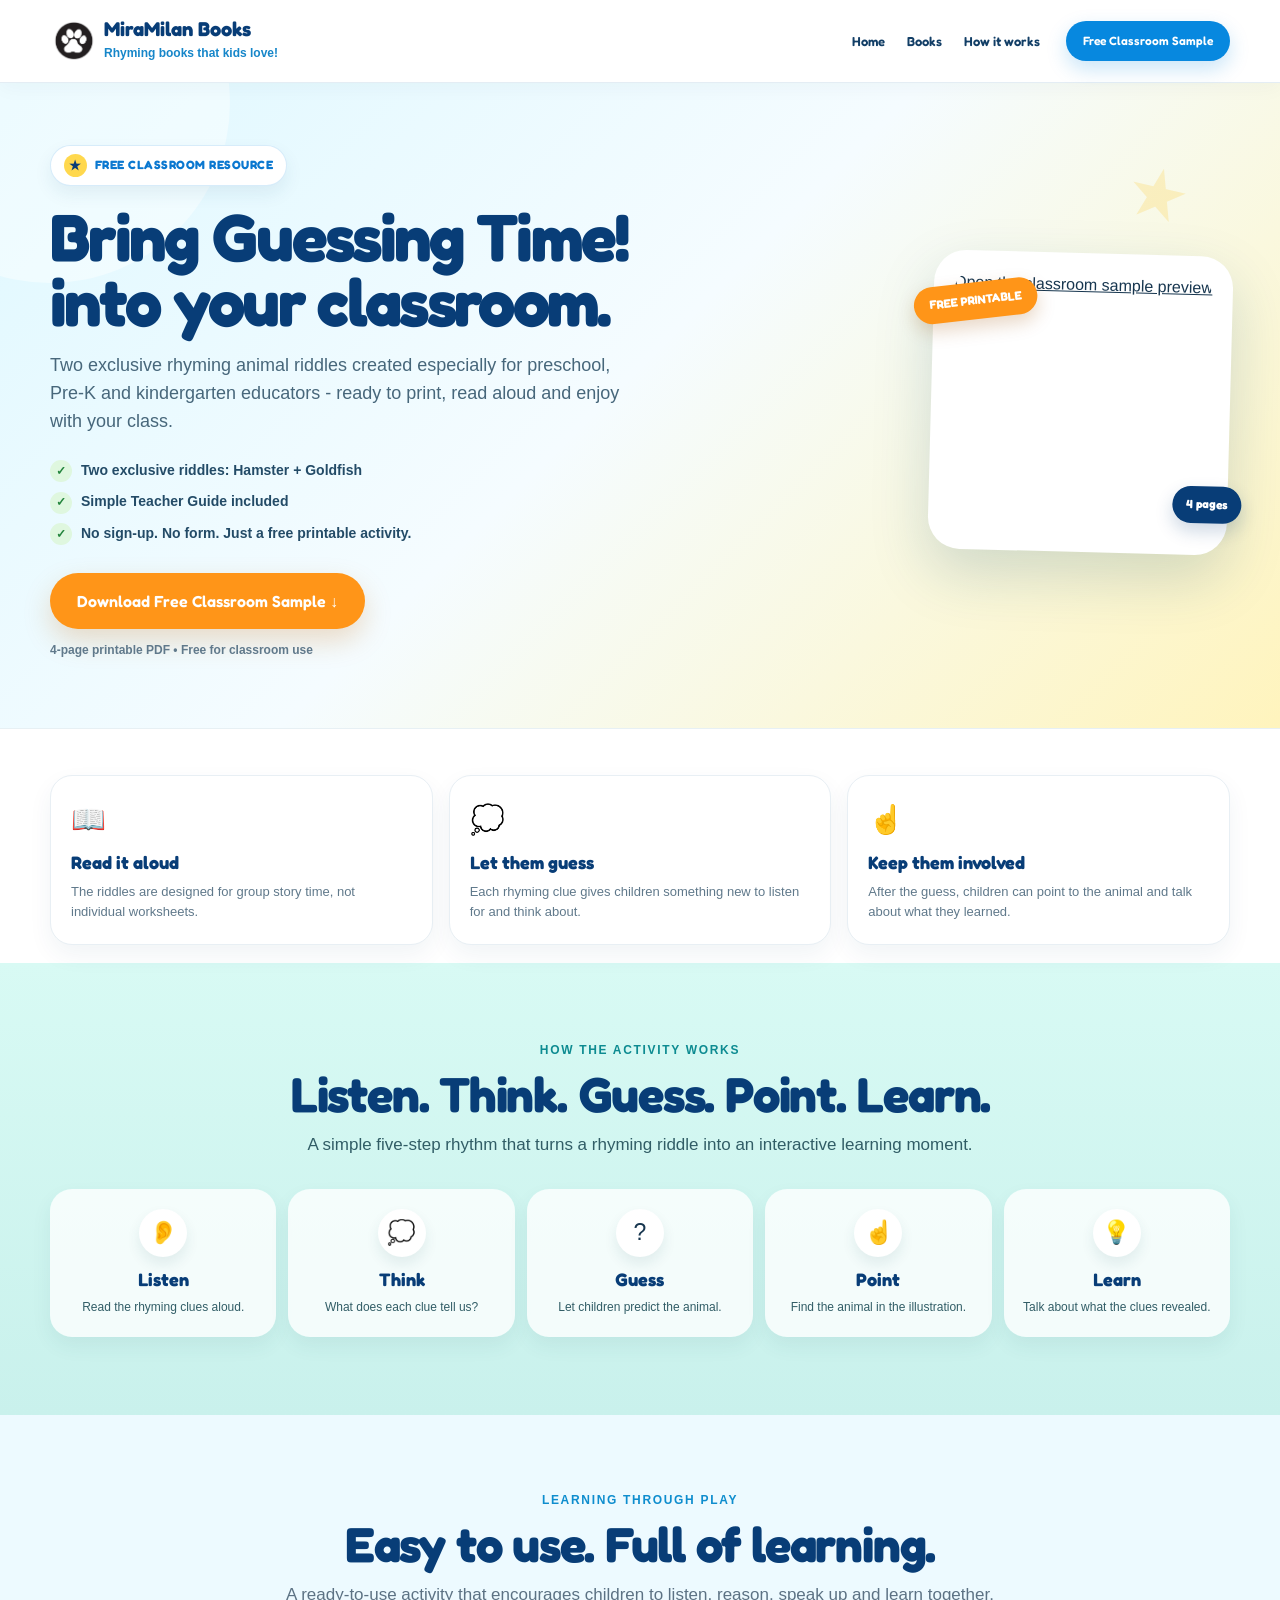
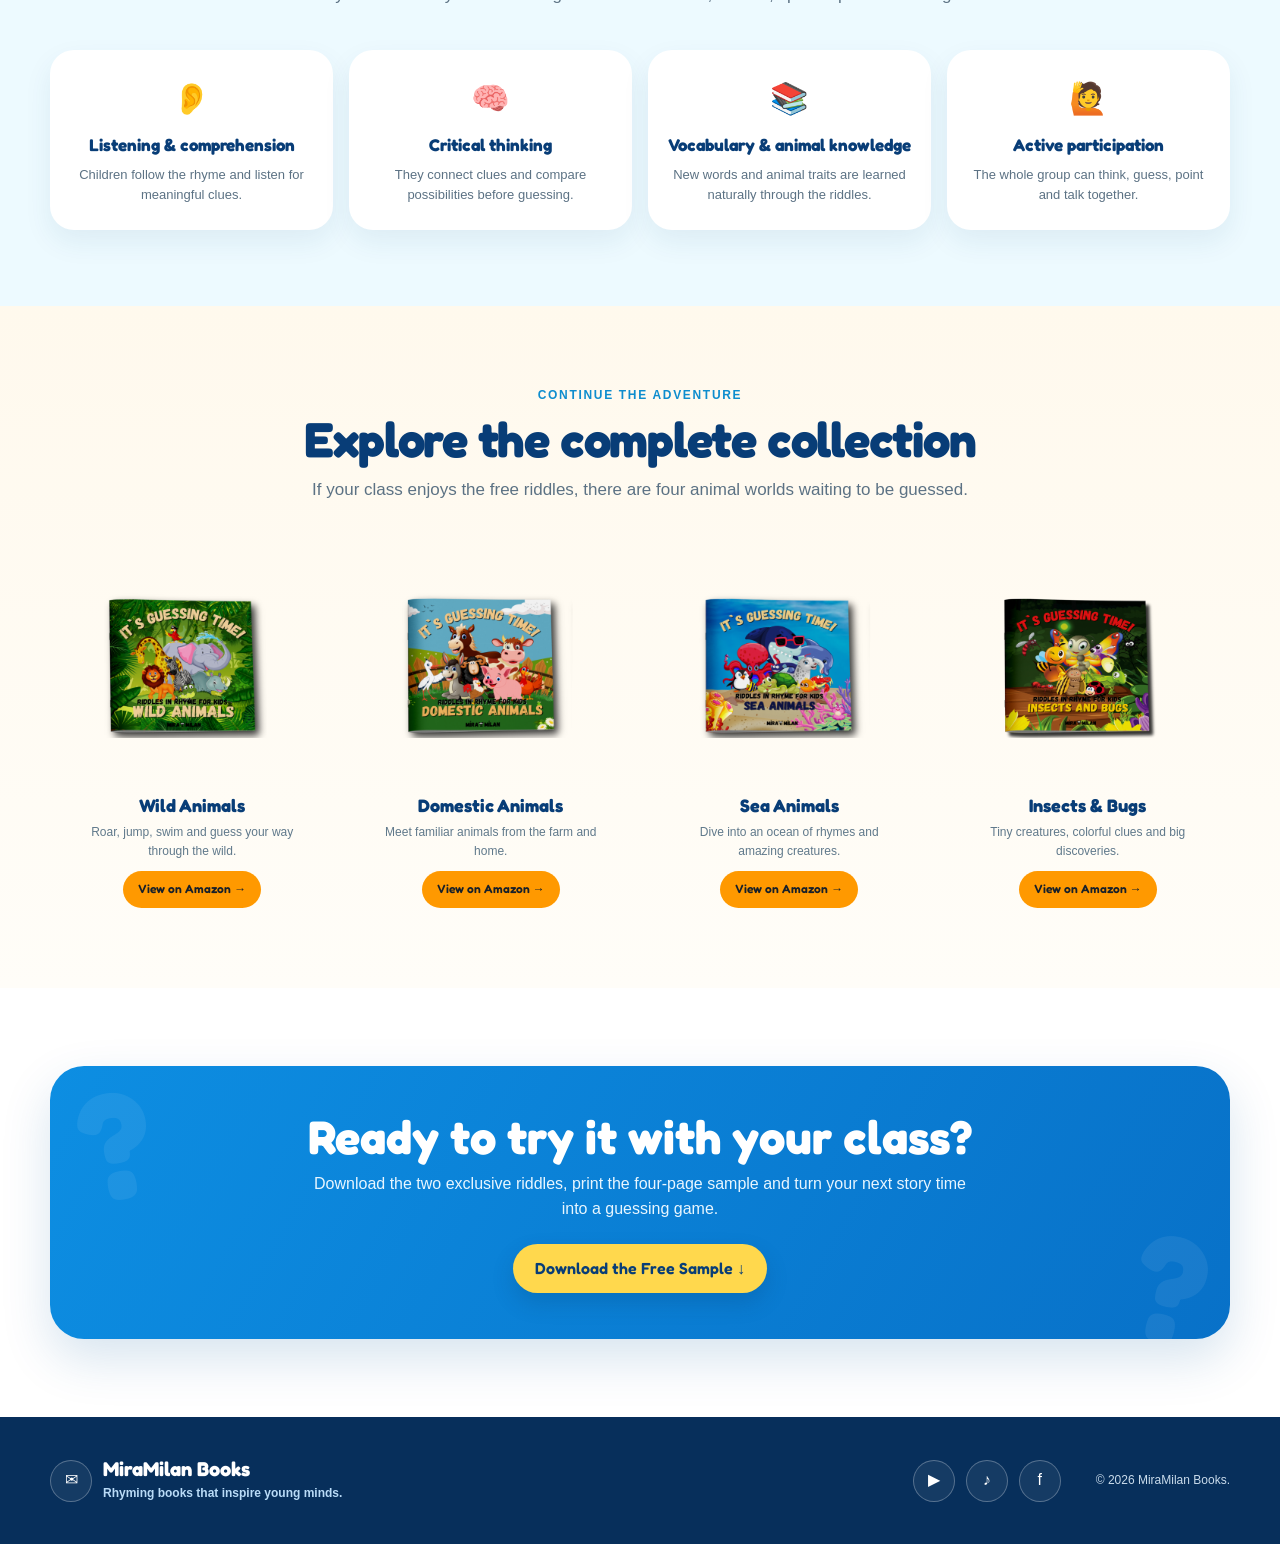
==== classroom-a/index.html @ ad231589 "Add classroom A landing page" ====
<!doctype html>
<html lang="en">
<head>
  <meta charset="utf-8">
  <meta name="viewport" content="width=device-width, initial-scale=1">
  <title>Free Classroom Sample | It’s Guessing Time!</title>
  <meta name="description" content="Download a free printable classroom sample from It’s Guessing Time! with two exclusive rhyming animal riddles and a simple teacher guide.">
  <meta name="theme-color" content="#0788df">
  <meta property="og:title" content="Free Classroom Sample | It’s Guessing Time!">
  <meta property="og:description" content="Two exclusive rhyming animal riddles for Preschool, Pre-K and Kindergarten - free to download and use with your class.">
  <link rel="preconnect" href="https://fonts.googleapis.com">
  <link rel="preconnect" href="https://fonts.gstatic.com" crossorigin>
  <link href="https://fonts.googleapis.com/css2?family=Fredoka:wght@500;600;700&display=swap" rel="stylesheet">
  <link rel="stylesheet" href="/styles.css">
  <style>
    body{background:#fffdf9}
    .site-header .brand{gap:6px}
    .header-logo-link{display:block;flex:0 0 48px;line-height:0;border-radius:50%}
    .header-logo{display:block;width:48px;height:48px;object-fit:contain}
    .brand-home{display:block;color:inherit;text-decoration:none}
    .classroom-nav{display:flex;gap:22px;align-items:center}
    .classroom-nav a{text-decoration:none;font-family:"Fredoka","Trebuchet MS",Arial,sans-serif;font-size:13px;font-weight:600;color:#123e66}
    .classroom-nav a:hover{color:#0788df}

    .classroom-hero{position:relative;overflow:hidden;background:linear-gradient(135deg,#dff8ff 0%,#f5fcff 48%,#fff4bd 100%);padding:62px 0 68px;border-bottom:1px solid #e7f0f4}
    .classroom-hero:before{content:"";position:absolute;width:360px;height:360px;border-radius:50%;background:rgba(255,255,255,.42);left:-130px;top:-160px}
    .classroom-hero:after{content:"★";position:absolute;right:7%;top:9%;font-size:70px;color:rgba(255,190,0,.18);transform:rotate(13deg)}
    .classroom-hero-grid{position:relative;z-index:1;display:grid;grid-template-columns:1.05fr .95fr;gap:58px;align-items:center}
    .resource-badge{display:inline-flex;align-items:center;gap:8px;background:#fff;color:#0b78d0;border:1px solid rgba(7,136,223,.16);box-shadow:0 8px 18px rgba(20,75,110,.08);padding:8px 13px;border-radius:999px;font-family:"Fredoka","Trebuchet MS",Arial,sans-serif;font-size:12px;font-weight:700;letter-spacing:.04em}
    .resource-badge span{display:inline-grid;place-items:center;width:23px;height:23px;border-radius:50%;background:#ffd84d;color:#083d77;font-size:13px}
    .classroom-hero h1{font-family:"Fredoka","Trebuchet MS",Arial,sans-serif;font-size:clamp(43px,5.2vw,68px);line-height:.98;letter-spacing:-.04em;color:#083d77;margin:18px 0 18px}
    .classroom-hero .lead-copy{font-size:18px;line-height:1.55;color:#47677b;max-width:650px;margin:0 0 24px}
    .hero-points{display:grid;gap:9px;margin:0 0 28px;padding:0;list-style:none}
    .hero-points li{font-weight:800;color:#234b67;font-size:14px}
    .hero-points li:before{content:"✓";display:inline-grid;place-items:center;width:22px;height:22px;border-radius:50%;background:#dff7df;color:#23843c;margin-right:9px;font-size:12px}
    .download-main{background:#ff9518;color:#fff;font-size:16px;min-height:56px;padding:15px 27px;box-shadow:0 12px 28px rgba(202,105,0,.22)}
    .download-main:hover{background:#ef8510}
    .friction-note{display:block;margin-top:12px;color:#60798b;font-size:12px;font-weight:700}

    .sample-preview{position:relative;max-width:520px;margin-left:auto}
    .sample-card{position:relative;background:#fff;border-radius:32px;padding:18px;box-shadow:0 24px 58px rgba(19,76,109,.18);transform:rotate(1.5deg);border:2px solid rgba(255,255,255,.92)}
    .sample-card object{display:block;width:100%;aspect-ratio:1/1;border:0;border-radius:22px;background:#fff}
    .sample-card:before{content:"FREE PRINTABLE";position:absolute;z-index:2;left:-22px;top:30px;background:#ff9518;color:#fff;padding:9px 16px;border-radius:999px;font-family:"Fredoka","Trebuchet MS",Arial,sans-serif;font-size:12px;font-weight:700;box-shadow:0 8px 18px rgba(153,78,0,.22);transform:rotate(-8deg)}
    .sample-card:after{content:"4 pages";position:absolute;right:-16px;bottom:30px;background:#083d77;color:#fff;padding:9px 14px;border-radius:999px;font-family:"Fredoka","Trebuchet MS",Arial,sans-serif;font-size:12px;font-weight:700;box-shadow:0 8px 18px rgba(8,61,119,.2)}

    .quick-value{padding:46px 0 18px;background:#fff}
    .value-strip{display:grid;grid-template-columns:repeat(3,1fr);gap:16px}
    .value-strip article{background:#fff;border:1px solid #e8eff4;border-radius:22px;padding:22px 20px;box-shadow:0 10px 25px rgba(25,72,104,.06)}
    .value-strip b{display:block;font-family:"Fredoka","Trebuchet MS",Arial,sans-serif;color:#083d77;font-size:18px;margin-bottom:5px}
    .value-strip p{margin:0;color:#60798b;font-size:13px}
    .value-icon{font-size:28px;margin-bottom:8px;display:block}

    .classroom-how{padding:78px 0;background:linear-gradient(180deg,#d8faf4,#c9f1ec)}
    .classroom-how .section-head{margin-bottom:30px}
    .classroom-how .section-head p{color:#0d8b91}
    .classroom-how .section-head span{color:#315d66}
    .classroom-steps{display:grid;grid-template-columns:repeat(5,1fr);gap:12px}
    .classroom-steps article{background:rgba(255,255,255,.78);border-radius:22px;padding:20px 14px;text-align:center;box-shadow:0 9px 20px rgba(27,92,97,.07)}
    .classroom-steps i{display:grid;place-items:center;width:48px;height:48px;border-radius:50%;margin:0 auto 9px;background:#fff;font-style:normal;font-size:23px;box-shadow:0 7px 14px rgba(25,80,90,.09)}
    .classroom-steps b{display:block;font-family:"Fredoka","Trebuchet MS",Arial,sans-serif;color:#083d77;font-size:18px}
    .classroom-steps p{font-size:12px;color:#315d66;margin:5px 0 0}

    .teacher-benefits{padding:76px 0;background:#edfaff}
    .benefit-grid{display:grid;grid-template-columns:repeat(4,1fr);gap:16px}
    .benefit-grid article{background:#fff;border-radius:24px;padding:25px 20px;text-align:center;box-shadow:0 12px 28px rgba(21,77,112,.08)}
    .benefit-grid span{font-size:31px}
    .benefit-grid h3{font-family:"Fredoka","Trebuchet MS",Arial,sans-serif;font-size:17px;color:#083d77;margin:9px 0 6px}
    .benefit-grid p{font-size:13px;color:#5c7284;margin:0}

    .collection{padding:80px 0;background:linear-gradient(180deg,#fff9ed,#fffdf8)}
    .classroom-books{display:grid;grid-template-columns:repeat(4,1fr);gap:14px;align-items:start;margin-top:8px}
    .classroom-book{text-align:center}
    .classroom-book img{display:block;width:100%;max-width:285px;height:240px;object-fit:contain;margin:0 auto;transition:.2s}
    .classroom-book a:hover img{transform:translateY(-5px)}
    .classroom-book h3{font-family:"Fredoka","Trebuchet MS",Arial,sans-serif;color:#083d77;font-size:18px;margin:7px 0 3px}
    .classroom-book p{color:#60798b;font-size:12px;min-height:38px;margin:0 auto 10px;max-width:220px}
    .amazon-link{display:inline-flex;background:#ff9900;color:#17202a;text-decoration:none;border-radius:999px;padding:9px 15px;font-family:"Fredoka","Trebuchet MS",Arial,sans-serif;font-size:12px;font-weight:600}

    .final-download{padding:78px 0;background:#fff}
    .final-box{background:linear-gradient(120deg,#0d8ee2,#0871c8);border-radius:34px;padding:46px 42px;text-align:center;color:#fff;box-shadow:0 20px 50px rgba(5,88,157,.16);position:relative;overflow:hidden}
    .final-box:before,.final-box:after{content:"?";position:absolute;font-family:"Fredoka","Trebuchet MS",Arial,sans-serif;font-size:150px;font-weight:700;color:rgba(255,255,255,.07)}
    .final-box:before{left:30px;top:-38px;transform:rotate(-10deg)}
    .final-box:after{right:25px;bottom:-65px;transform:rotate(13deg)}
    .final-box h2{position:relative;z-index:1;font-family:"Fredoka","Trebuchet MS",Arial,sans-serif;font-size:clamp(32px,4vw,47px);line-height:1.05;margin:0 0 11px}
    .final-box p{position:relative;z-index:1;margin:0 auto 22px;max-width:680px;color:#e8f6ff}
    .final-box .button{position:relative;z-index:1;background:#ffd84d;color:#083d77;box-shadow:0 10px 22px rgba(1,50,90,.18)}

    .variant-note{display:none}
    @media(max-width:900px){
      .classroom-nav{display:none}
      .classroom-hero-grid{grid-template-columns:1fr;gap:38px}
      .sample-preview{margin:0 auto;max-width:460px}
      .value-strip{grid-template-columns:1fr}
      .classroom-steps{grid-template-columns:repeat(2,1fr)}
      .classroom-steps article:last-child{grid-column:1 / -1}
      .benefit-grid{grid-template-columns:repeat(2,1fr)}
      .classroom-books{grid-template-columns:repeat(2,1fr)}
    }
    @media(max-width:620px){
      .nav-cta{display:none}
      .header-logo-link{flex-basis:42px}.header-logo{width:42px;height:42px}
      .classroom-hero{padding:42px 0 50px}
      .classroom-hero h1{font-size:42px}
      .classroom-hero .lead-copy{font-size:16px}
      .sample-card{padding:12px;border-radius:24px;transform:none}
      .sample-card object{border-radius:16px}
      .sample-card:before{left:-7px;top:18px;font-size:10px;padding:7px 11px}
      .sample-card:after{right:-4px;bottom:18px}
      .classroom-steps{grid-template-columns:1fr}
      .classroom-steps article:last-child{grid-column:auto}
      .benefit-grid{grid-template-columns:1fr}
      .classroom-books{grid-template-columns:1fr 1fr;gap:8px}
      .classroom-book img{height:180px}
      .classroom-book p{display:none}
      .final-box{padding:38px 22px}
      .footer-grid{grid-template-columns:1fr;text-align:center}
    }
  </style>
</head>
<body data-campaign-variant="A">
<a class="skip-link" href="#main">Skip to content</a>
<header class="site-header">
  <div class="wrap nav-wrap">
    <div class="brand">
      <a class="header-logo-link" href="/" aria-label="MiraMilan Books home"><img class="header-logo" src="/miramilan-logo.png.png" alt="MiraMilan Books logo"></a>
      <a class="brand-home" href="/" aria-label="MiraMilan Books home"><span><strong>MiraMilan Books</strong><small>Rhyming books that kids love!</small></span></a>
    </div>
    <nav class="classroom-nav" aria-label="Primary navigation"><a href="/">Home</a><a href="/#books">Books</a><a href="/classroom-a/#how">How it works</a></nav>
    <a class="nav-cta" href="#download">Free Classroom Sample</a>
  </div>
</header>

<main id="main">
  <section class="classroom-hero" id="download">
    <div class="wrap classroom-hero-grid">
      <div>
        <div class="resource-badge"><span>★</span> FREE CLASSROOM RESOURCE</div>
        <h1>Bring Guessing Time! into your classroom.</h1>
        <p class="lead-copy">Two exclusive rhyming animal riddles created especially for preschool, Pre-K and kindergarten educators - ready to print, read aloud and enjoy with your class.</p>
        <ul class="hero-points">
          <li>Two exclusive riddles: Hamster + Goldfish</li>
          <li>Simple Teacher Guide included</li>
          <li>No sign-up. No form. Just a free printable activity.</li>
        </ul>
        <a class="button download-main" href="/free-classroom-sample.pdf.pdf" download="Its_Guessing_Time_Free_Classroom_Sample.pdf" data-download-variant="A">Download Free Classroom Sample ↓</a>
        <span class="friction-note">4-page printable PDF • Free for classroom use</span>
      </div>
      <div class="sample-preview" aria-label="Preview of the free classroom sample">
        <div class="sample-card"><object data="/free-classroom-sample.pdf.pdf#page=1&view=FitH&toolbar=0&navpanes=0" type="application/pdf" aria-label="Preview of the It's Guessing Time! Free Classroom Sample"><a href="/free-classroom-sample.pdf.pdf" target="_blank" rel="noopener">Open the classroom sample preview</a></object></div>
      </div>
    </div>
  </section>

  <section class="quick-value">
    <div class="wrap value-strip">
      <article><span class="value-icon">📖</span><b>Read it aloud</b><p>The riddles are designed for group story time, not individual worksheets.</p></article>
      <article><span class="value-icon">💭</span><b>Let them guess</b><p>Each rhyming clue gives children something new to listen for and think about.</p></article>
      <article><span class="value-icon">☝️</span><b>Keep them involved</b><p>After the guess, children can point to the animal and talk about what they learned.</p></article>
    </div>
  </section>

  <section class="classroom-how" id="how">
    <div class="wrap">
      <div class="section-head"><p>HOW THE ACTIVITY WORKS</p><h2>Listen. Think. Guess. Point. Learn.</h2><span>A simple five-step rhythm that turns a rhyming riddle into an interactive learning moment.</span></div>
      <div class="classroom-steps">
        <article><i>👂</i><b>Listen</b><p>Read the rhyming clues aloud.</p></article>
        <article><i>💭</i><b>Think</b><p>What does each clue tell us?</p></article>
        <article><i>?</i><b>Guess</b><p>Let children predict the animal.</p></article>
        <article><i>☝️</i><b>Point</b><p>Find the animal in the illustration.</p></article>
        <article><i>💡</i><b>Learn</b><p>Talk about what the clues revealed.</p></article>
      </div>
    </div>
  </section>

  <section class="teacher-benefits">
    <div class="wrap">
      <div class="section-head"><p>LEARNING THROUGH PLAY</p><h2>Easy to use. Full of learning.</h2><span>A ready-to-use activity that encourages children to listen, reason, speak up and learn together.</span></div>
      <div class="benefit-grid">
        <article><span>👂</span><h3>Listening & comprehension</h3><p>Children follow the rhyme and listen for meaningful clues.</p></article>
        <article><span>🧠</span><h3>Critical thinking</h3><p>They connect clues and compare possibilities before guessing.</p></article>
        <article><span>📚</span><h3>Vocabulary & animal knowledge</h3><p>New words and animal traits are learned naturally through the riddles.</p></article>
        <article><span>🙋</span><h3>Active participation</h3><p>The whole group can think, guess, point and talk together.</p></article>
      </div>
    </div>
  </section>

  <section class="collection" id="books">
    <div class="wrap">
      <div class="section-head"><p>CONTINUE THE ADVENTURE</p><h2>Explore the complete collection</h2><span>If your class enjoys the free riddles, there are four animal worlds waiting to be guessed.</span></div>
      <div class="classroom-books">
        <article class="classroom-book"><a href="https://www.amazon.com/gp/product/8690525009" target="_blank" rel="noopener noreferrer"><img src="/cover-wild-animals.png.png" alt="It's Guessing Time! Wild Animals book"></a><h3>Wild Animals</h3><p>Roar, jump, swim and guess your way through the wild.</p><a class="amazon-link" href="https://www.amazon.com/gp/product/8690525009" target="_blank" rel="noopener noreferrer">View on Amazon →</a></article>
        <article class="classroom-book"><a href="https://www.amazon.com/gp/product/8690525017" target="_blank" rel="noopener noreferrer"><img src="/cover-domestic-animals.png.png" alt="It's Guessing Time! Domestic Animals book"></a><h3>Domestic Animals</h3><p>Meet familiar animals from the farm and home.</p><a class="amazon-link" href="https://www.amazon.com/gp/product/8690525017" target="_blank" rel="noopener noreferrer">View on Amazon →</a></article>
        <article class="classroom-book"><a href="https://www.amazon.com/gp/product/B0CGL25866" target="_blank" rel="noopener noreferrer"><img src="/cover-sea-animals.png.png" alt="It's Guessing Time! Sea Animals book"></a><h3>Sea Animals</h3><p>Dive into an ocean of rhymes and amazing creatures.</p><a class="amazon-link" href="https://www.amazon.com/gp/product/B0CGL25866" target="_blank" rel="noopener noreferrer">View on Amazon →</a></article>
        <article class="classroom-book"><a href="https://www.amazon.com/gp/product/8690525033" target="_blank" rel="noopener noreferrer"><img src="/cover-insects-and-bugs.png.png" alt="It's Guessing Time! Insects and Bugs book"></a><h3>Insects & Bugs</h3><p>Tiny creatures, colorful clues and big discoveries.</p><a class="amazon-link" href="https://www.amazon.com/gp/product/8690525033" target="_blank" rel="noopener noreferrer">View on Amazon →</a></article>
      </div>
    </div>
  </section>

  <section class="final-download">
    <div class="wrap">
      <div class="final-box">
        <h2>Ready to try it with your class?</h2>
        <p>Download the two exclusive riddles, print the four-page sample and turn your next story time into a guessing game.</p>
        <a class="button" href="/free-classroom-sample.pdf.pdf" download="Its_Guessing_Time_Free_Classroom_Sample.pdf" data-download-variant="A">Download the Free Sample ↓</a>
      </div>
    </div>
  </section>
</main>

<footer>
  <div class="wrap footer-grid">
    <div class="brand footer-brand"><a class="social-icon footer-mail-icon" href="mailto:miramilanbooks@gmail.com" aria-label="Email MiraMilan Books" title="Email MiraMilan Books">✉</a><span><strong>MiraMilan Books</strong><small>Rhyming books that inspire young minds.</small></span></div>
    <div class="social-links" aria-label="MiraMilan Books social media"><a class="social-icon" href="https://www.youtube.com/@MiraMilanKidsSongs/shorts" target="_blank" rel="noopener noreferrer" aria-label="YouTube">▶</a><a class="social-icon" href="https://www.tiktok.com/@miramilan_kids_songs" target="_blank" rel="noopener noreferrer" aria-label="TikTok">♪</a><a class="social-icon" href="https://www.facebook.com/people/Mira-Milan-Books/61555960477186/" target="_blank" rel="noopener noreferrer" aria-label="Facebook">f</a></div>
    <p>© <span id="year"></span> MiraMilan Books.</p>
  </div>
</footer>
<script>document.querySelector('#year').textContent=new Date().getFullYear();</script>
<!-- Campaign variant A. Duplicate this page byte-for-byte for variant B except URL/variant markers after approval. -->
</body>
</html>
---- styles.css ----
:root{
  --navy:#083d77;
  --blue:#0788df;
  --blue2:#19b6ef;
  --orange:#ff9518;
  --cream:#fffaf0;
  --sky:#eaf8ff;
  --ink:#17364f;
  --muted:#5c7284;
  --yellow:#ffd84d;
  --mint:#c8f3e9;
  --shadow:0 18px 45px rgba(18,55,88,.14)
}
*{box-sizing:border-box}
html{scroll-behavior:smooth;scroll-padding-top:82px}
body{margin:0;font-family:"Trebuchet MS","Segoe UI",Arial,sans-serif;color:var(--ink);line-height:1.55;background:#fff}
a{color:inherit}
.wrap{width:min(1180px,calc(100% - 38px));margin:auto}
.skip-link{position:absolute;left:-9999px}
.skip-link:focus{left:16px;top:16px;z-index:100;background:#fff;padding:10px 14px;border-radius:8px}
.site-header{position:sticky;top:0;z-index:30;background:rgba(255,255,255,.97);backdrop-filter:blur(12px);border-bottom:1px solid #e4edf4;box-shadow:0 4px 20px rgba(20,55,85,.04)}
.nav-wrap{min-height:82px;display:flex;align-items:center;gap:26px}
.brand{display:flex;align-items:center;gap:11px;text-decoration:none;margin-right:auto}
.brand-mark{width:42px;height:42px;display:grid;place-items:center;border-radius:50%;background:var(--yellow);color:var(--navy);font-family:"Fredoka","Trebuchet MS",Arial,sans-serif;font-size:25px;font-weight:700;box-shadow:0 6px 14px rgba(255,189,0,.22)}
.brand strong{display:block;color:var(--navy);font-family:"Fredoka","Trebuchet MS",Arial,sans-serif;font-size:20px;line-height:1;font-weight:700}
.brand small{display:block;color:#1686c9;font-weight:800;margin-top:5px;font-size:12px}
nav{display:flex;gap:23px}
nav a{text-decoration:none;font-family:"Fredoka","Trebuchet MS",Arial,sans-serif;font-size:13px;font-weight:600;color:#123e66;transition:.2s}
nav a:hover{color:var(--blue)}
.nav-cta{background:var(--blue);color:#fff;text-decoration:none;font-family:"Fredoka","Trebuchet MS",Arial,sans-serif;font-weight:600;padding:11px 17px;border-radius:999px;font-size:12px;box-shadow:0 8px 20px rgba(7,136,223,.22);transition:.2s}
.nav-cta:hover{transform:translateY(-1px);background:#0679c9}
.hero{position:relative;min-height:670px;background-color:#118fdd;background-image:url("hero-welcome.png.png");background-size:auto 100%;background-position:right center;background-repeat:no-repeat;overflow:hidden}
.hero-overlay{position:absolute;inset:0;background:linear-gradient(90deg,rgba(4,77,151,.94) 0%,rgba(5,102,187,.82) 27%,rgba(0,114,213,.30) 51%,rgba(0,80,150,.05) 68%,rgba(0,0,0,0) 79%)}
.hero-content{position:relative;z-index:2;min-height:670px;display:flex;align-items:center}
.hero-copy{width:min(570px,50%);padding:42px 0}
.kicker,.eyebrow,.section-head p{font-size:12px;letter-spacing:.14em;font-weight:900;color:#0e8dce;margin:0 0 9px}
.hero .kicker{color:#cfefff}
.hero h1,.hero h2,.section-head h2,.how h2,.sample h2,.book-card h3,.learning-grid h3,.step-list b,.perfect strong{
  font-family:"Fredoka","Trebuchet MS",Arial,sans-serif
}
.hero h1{font-size:clamp(52px,5.5vw,78px);line-height:.94;margin:0;color:#fff;letter-spacing:-.045em;text-shadow:0 3px 14px rgba(0,39,87,.18)}
.hero h2{font-size:clamp(30px,3vw,44px);color:#ffd64c;margin:16px 0 20px;line-height:1.02;text-shadow:0 2px 8px rgba(0,39,87,.16)}
.hero-text{font-size:18px;max-width:540px;color:#f4fbff;margin:0}
.hero-actions{display:flex;gap:12px;flex-wrap:wrap;margin:28px 0 22px}
.button{display:inline-flex;align-items:center;justify-content:center;min-height:49px;padding:12px 22px;border-radius:999px;text-decoration:none;font-family:"Fredoka","Trebuchet MS",Arial,sans-serif;font-weight:600;transition:.2s}
.button:hover{transform:translateY(-2px)}
.primary{background:#087fe6;color:#fff;box-shadow:0 10px 25px rgba(0,64,135,.24)}
.hero .primary{background:#ff9518;color:#fff}
.glass{background:rgba(255,255,255,.16);color:#fff;border:2px solid rgba(255,255,255,.72);backdrop-filter:blur(6px)}
.section{padding:88px 0}
.section-head{text-align:center;max-width:780px;margin:0 auto 42px}
.section-head h2,.how h2,.sample h2{font-size:clamp(34px,4vw,49px);font-weight:700;line-height:1.05;color:var(--navy);margin:5px 0 12px;letter-spacing:-.025em}
.section-head span,.lead{color:var(--muted);font-size:17px}

/* Books */
.books{background:linear-gradient(180deg,#fff9ed 0%,#fffdf8 55%,#fff 100%)}
.book-grid{display:grid;grid-template-columns:repeat(4,1fr);gap:18px;align-items:start}
.book-card{text-align:center;display:flex;flex-direction:column;align-items:center;min-width:0}
.cover-link{display:flex;width:100%;max-width:315px;height:435px;align-items:center;justify-content:center;text-decoration:none;background:transparent}
.book-cover-image{display:block;max-width:100%;max-height:100%;width:auto;height:auto;object-fit:contain;background:transparent;border:0;border-radius:0;box-shadow:none;transition:transform .25s ease}
.cover-link:hover .book-cover-image{transform:translateY(-7px) scale(1.015)}
.book-card h3{margin:16px 0 5px;color:var(--navy);font-size:21px;font-weight:700}
.book-card p{margin:0;max-width:250px;color:var(--muted);font-size:13px;min-height:42px}
.book-buy{display:inline-flex;margin-top:15px;padding:9px 17px;border-radius:999px;background:#ff9900;color:#17202a;text-decoration:none;font-family:"Fredoka","Trebuchet MS",Arial,sans-serif;font-size:13px;font-weight:600;box-shadow:0 7px 16px rgba(105,70,15,.13);transition:.2s}
.book-buy:hover{transform:translateY(-2px);box-shadow:0 10px 22px rgba(105,70,15,.2)}

/* How it works */
.how{background:linear-gradient(180deg,#d8faf4 0%,#c9f1ec 100%);position:relative;overflow:hidden}
.how:before,.how:after{content:"";position:absolute;border-radius:50%;background:rgba(255,255,255,.28);pointer-events:none}
.how:before{width:280px;height:280px;left:-100px;top:-90px}
.how:after{width:360px;height:360px;right:-150px;bottom:-170px}
.how-playful{position:relative;z-index:1;display:grid;grid-template-columns:.88fr 1.12fr;gap:54px;align-items:center}
.how-intro h2{max-width:470px;margin-bottom:14px}
.how-intro .lead{max-width:470px;color:#315d66}
.how-scene{margin-top:26px;position:relative;min-height:220px;background:linear-gradient(145deg,#fff7d8,#fffef7);border:3px solid #3aaec4;border-radius:26px;padding:28px 24px 24px 126px;box-shadow:0 16px 35px rgba(25,105,117,.13);overflow:hidden}
.book-emoji{position:absolute;left:22px;bottom:28px;font-size:80px;filter:drop-shadow(0 8px 8px rgba(30,70,80,.16))}
.scene-riddle small{display:block;font-family:"Fredoka","Trebuchet MS",Arial,sans-serif;font-size:11px;font-weight:700;letter-spacing:.12em;color:#d56b16}
.scene-riddle p{font-family:"Fredoka","Trebuchet MS",Arial,sans-serif;font-size:20px;line-height:1.22;color:#163d58;margin:10px 0 0}
.scene-riddle strong{position:absolute;right:24px;bottom:22px;width:56px;height:56px;display:grid;place-items:center;border-radius:50%;background:#ff9b20;color:#fff;font-family:"Fredoka","Trebuchet MS",Arial,sans-serif;font-size:34px;box-shadow:0 9px 18px rgba(214,101,20,.22)}
.scene-tools{position:absolute;left:34px;top:22px;font-size:25px;transform:rotate(-9deg)}
.playful-steps{display:grid;gap:8px}
.playful-steps article{display:grid;grid-template-columns:58px 46px 1fr;align-items:center;background:rgba(255,255,255,.7);border:0;border-bottom:1px solid rgba(7,107,116,.22);border-radius:0;padding:12px 8px;box-shadow:none;transition:.2s}
.playful-steps article:hover{transform:translateX(5px);background:rgba(255,255,255,.9)}
.step-icon{width:46px;height:46px;border-radius:50%;display:grid;place-items:center;font-size:24px;box-shadow:0 8px 16px rgba(24,90,105,.12)}
.step-icon.listen{background:#47b9db}
.step-icon.think{background:#49b83f}
.step-icon.guess{background:#ff8a21;color:#fff;font-family:"Fredoka","Trebuchet MS",Arial,sans-serif;font-weight:700;font-size:28px}
.step-icon.point{background:#825cc8}
.step-icon.learn{background:#1aa39c}
.playful-steps i{font-style:normal;font-family:"Fredoka","Trebuchet MS",Arial,sans-serif;font-size:16px;color:#ff6f3c;font-weight:700}
.playful-steps b{font-size:18px;color:var(--navy);font-weight:700}
.playful-steps p{margin:1px 0;color:#315d66;font-size:13px}

/* Learning */
.learning{background:linear-gradient(180deg,#edfaff 0%,#dcf5ff 100%)}
.learning-grid{display:grid;grid-template-columns:repeat(4,1fr);gap:18px}
.learning-grid article{border-radius:28px;padding:30px 23px 28px;text-align:center;border:2px solid rgba(255,255,255,.9);box-shadow:0 15px 34px rgba(22,80,111,.10);transition:.22s}
.learning-grid article:nth-child(1){background:linear-gradient(145deg,#e7f8ff,#d9f1ff)}
.learning-grid article:nth-child(2){background:linear-gradient(145deg,#eefbe8,#dcf5d2)}
.learning-grid article:nth-child(3){background:linear-gradient(145deg,#fff7d8,#ffefb8)}
.learning-grid article:nth-child(4){background:linear-gradient(145deg,#f7ebff,#ead7ff)}
.learning-grid article:hover{transform:translateY(-5px)}
.learning-icon{width:62px;height:62px;border-radius:20px;display:grid;place-items:center;margin:0 auto 12px;background:#fff;color:#087fc9;font-size:30px;box-shadow:0 8px 18px rgba(22,55,83,.10)}
.learning-grid h3{font-size:18px;color:var(--navy);margin:10px 0 8px;font-weight:700}
.learning-grid p{font-size:14px;color:#46667b;margin-bottom:0}
.perfect{margin-top:30px;background:#fff8d8;border:2px solid #f1cf66;border-radius:24px;padding:18px 25px;display:flex;align-items:center;justify-content:center;gap:13px 24px;flex-wrap:wrap;box-shadow:0 10px 24px rgba(121,91,20,.06)}
.perfect strong{color:var(--navy);font-size:20px;font-weight:700}
.perfect span{font-weight:850;font-size:13px}
.perfect span:before{content:"✓";color:#219653;margin-right:6px}

/* Sample */
.sample{background:#fffdf9}
.sample-box{position:relative;overflow:hidden;background:linear-gradient(120deg,#dff8ff 0%,#fff4bd 100%);border-radius:36px;padding:50px 54px;display:grid;grid-template-columns:1.45fr .55fr;align-items:center;gap:45px;box-shadow:0 20px 55px rgba(16,71,104,.10);border:2px solid rgba(255,255,255,.85)}
.sample-box:before{content:"★";position:absolute;right:34%;top:28px;font-size:42px;color:rgba(255,196,0,.22);transform:rotate(-10deg)}
.sample-box p{color:#4f6b7c;max-width:680px}
.sample-tags{display:flex;gap:9px;flex-wrap:wrap}
.sample-tags span{background:#fff;padding:9px 13px;border-radius:999px;font-size:12px;font-weight:850;box-shadow:0 5px 13px rgba(22,55,83,.06)}
.sample-action{text-align:center}
.sample-sheet{position:relative;margin:0 auto 18px;background:linear-gradient(160deg,#ef3131,#d81919);color:#fff;width:164px;min-height:170px;padding:22px 9px 27px;border-radius:24px 24px 42px 42px;display:flex;flex-direction:column;justify-content:center;line-height:1.02;box-shadow:0 14px 28px rgba(120,20,20,.18);font-family:"Fredoka","Trebuchet MS",Arial,sans-serif}
.sample-sheet small{font-size:19px;font-weight:700}
.sample-sheet b{color:#ffe34f;font-size:22px}
.sample-sheet strong{font-size:18px}
.sample-sheet em{position:absolute;right:14px;top:12px;font-style:normal;color:#ffe34f;font-size:18px}

/* Footer */
footer{background:#072f5b;color:#fff;padding:42px 0}
.footer-grid{display:grid;grid-template-columns:1fr auto auto;gap:35px;align-items:center}
.footer-brand{margin:0}
.footer-brand strong{color:#fff}
.footer-brand small{color:#b9dbf7}
.footer-brand .brand-mark{width:38px;height:38px}
.social-links{display:flex;gap:11px;align-items:center;justify-content:center}
.social-icon{width:42px;height:42px;border-radius:50%;display:grid;place-items:center;color:#fff;border:1px solid rgba(255,255,255,.28);background:rgba(255,255,255,.06);transition:.2s;text-decoration:none}
.social-icon svg{width:22px;height:22px;display:block}
.social-icon:hover{transform:translateY(-3px);background:#fff;color:#082f5c;box-shadow:0 8px 18px rgba(0,0,0,.16)}
.footer-grid p{font-size:12px;color:#c9dbeb;margin:0}

@media(max-width:1000px){
  nav{display:none}
  .hero{background-size:auto 100%;background-position:70% center}
  .hero-overlay{background:linear-gradient(90deg,rgba(4,77,151,.94),rgba(5,103,188,.68) 54%,rgba(0,80,150,.12) 100%)}
  .hero-copy{width:60%}
  .book-grid,.learning-grid{grid-template-columns:repeat(2,1fr)}
  .cover-link{max-width:330px;height:440px}
  .how-playful{grid-template-columns:1fr;gap:38px}
  .how-intro{max-width:720px;margin:auto}
  .playful-steps{max-width:760px;width:100%;margin:auto}
  .sample-box{grid-template-columns:1fr}
  .footer-grid{grid-template-columns:1fr;text-align:left}
  .social-links{justify-content:flex-start}
}

@media(max-width:680px){
  .wrap{width:min(100% - 28px,1180px)}
  .nav-wrap{min-height:72px}
  .brand strong{font-size:18px}
  .brand small{display:none}
  .nav-cta{display:none}
  .brand-mark{width:36px;height:36px;font-size:21px}
  .hero{min-height:660px;background-size:auto 100%;background-position:65% center}
  .hero-overlay{background:linear-gradient(180deg,rgba(5,77,147,.94) 0%,rgba(5,90,162,.88) 49%,rgba(4,72,132,.42) 74%,rgba(4,65,120,.16) 100%)}
  .hero-content{min-height:660px;align-items:flex-start}
  .hero-copy{width:100%;padding-top:74px;max-width:520px}
  .hero h1{font-size:50px;max-width:360px}
  .hero h2{font-size:30px;max-width:360px}
  .hero-text{font-size:16px;max-width:430px}
  .hero-actions{margin-top:22px}
  .hero-actions .button{width:100%;max-width:310px}
  .section{padding:66px 0}
  .book-grid,.learning-grid{grid-template-columns:1fr}
  .book-card{max-width:360px;margin:auto}
  .cover-link{max-width:330px;height:445px}
  .book-card p{min-height:0}
  .how-scene{padding:112px 22px 24px;min-height:300px}
  .book-emoji{left:24px;top:22px;bottom:auto;font-size:70px}
  .scene-tools{left:108px;top:35px}
  .playful-steps article{grid-template-columns:52px 38px 1fr;padding:11px 4px}
  .step-icon{width:42px;height:42px;font-size:21px}
  .sample-box{padding:34px 23px}
  .perfect{justify-content:flex-start}
  .section-head h2,.how h2,.sample h2{font-size:36px}
  .footer-grid{gap:22px}
}
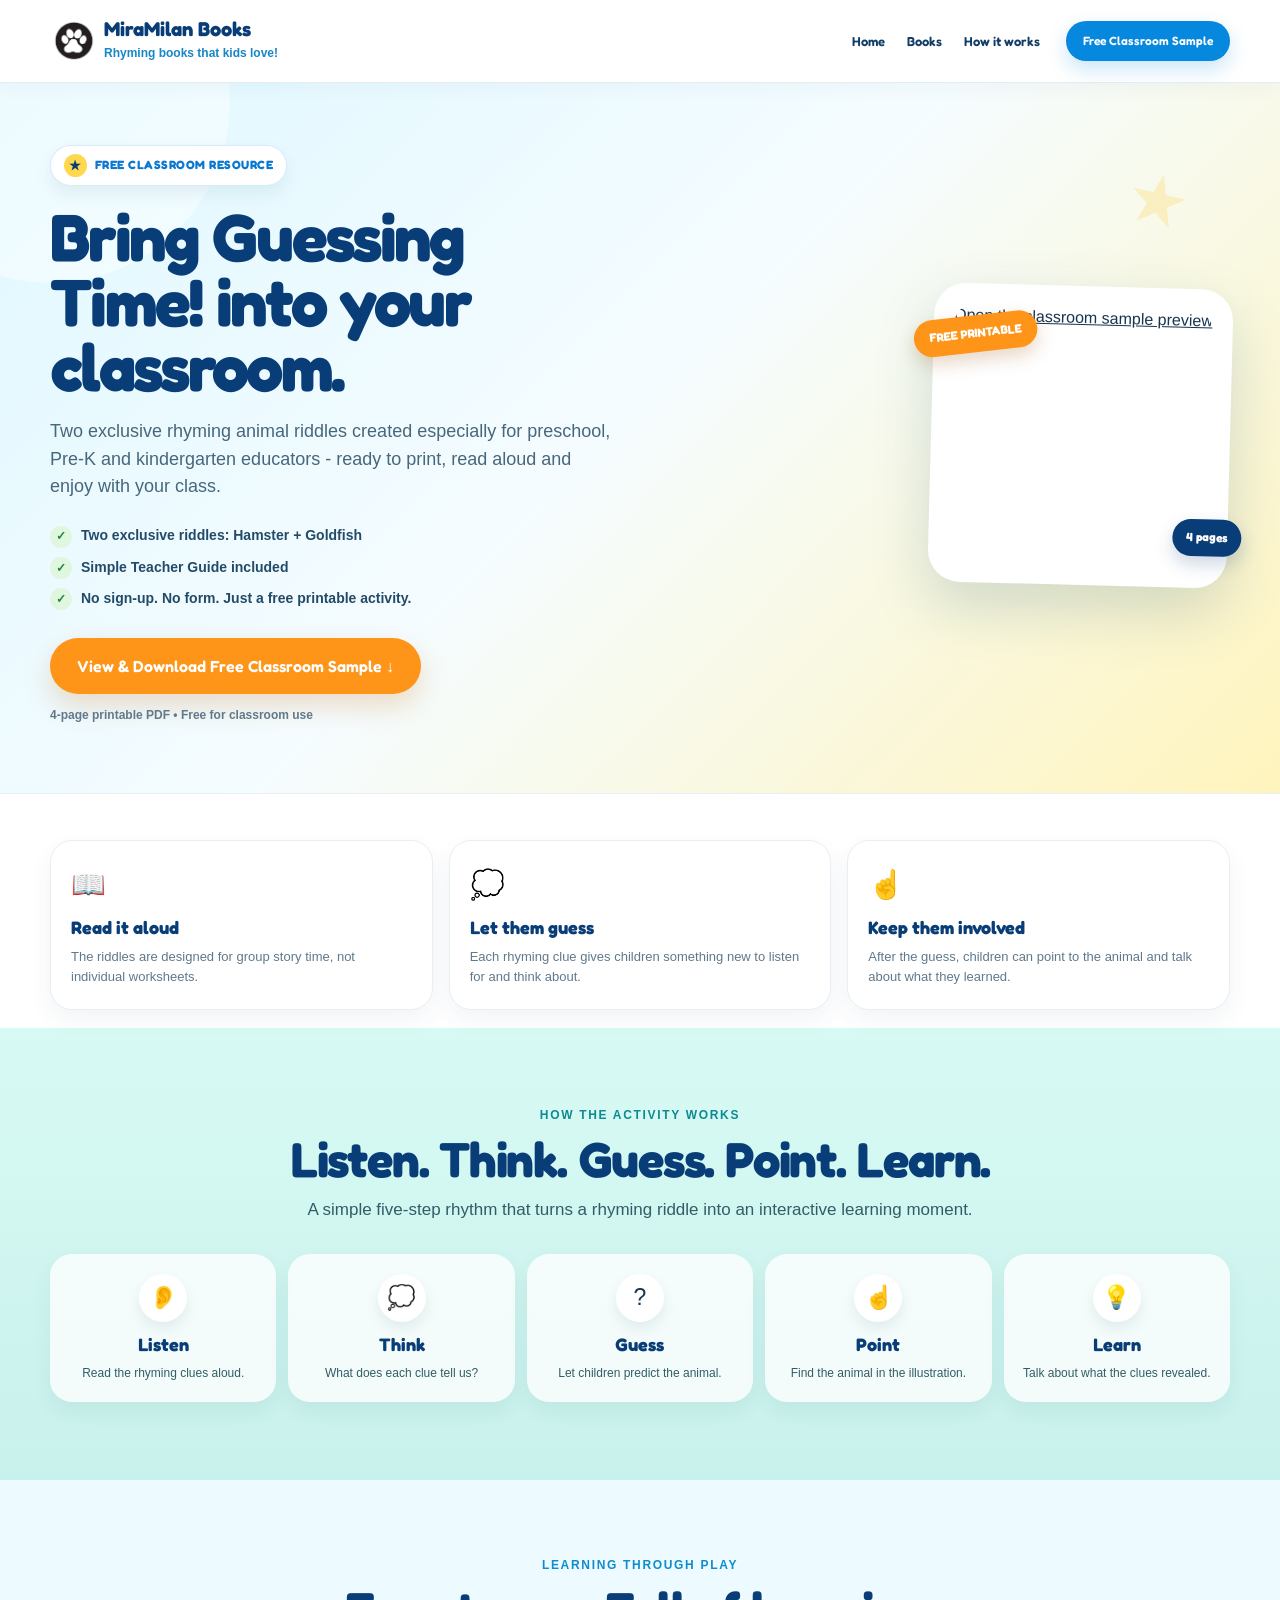
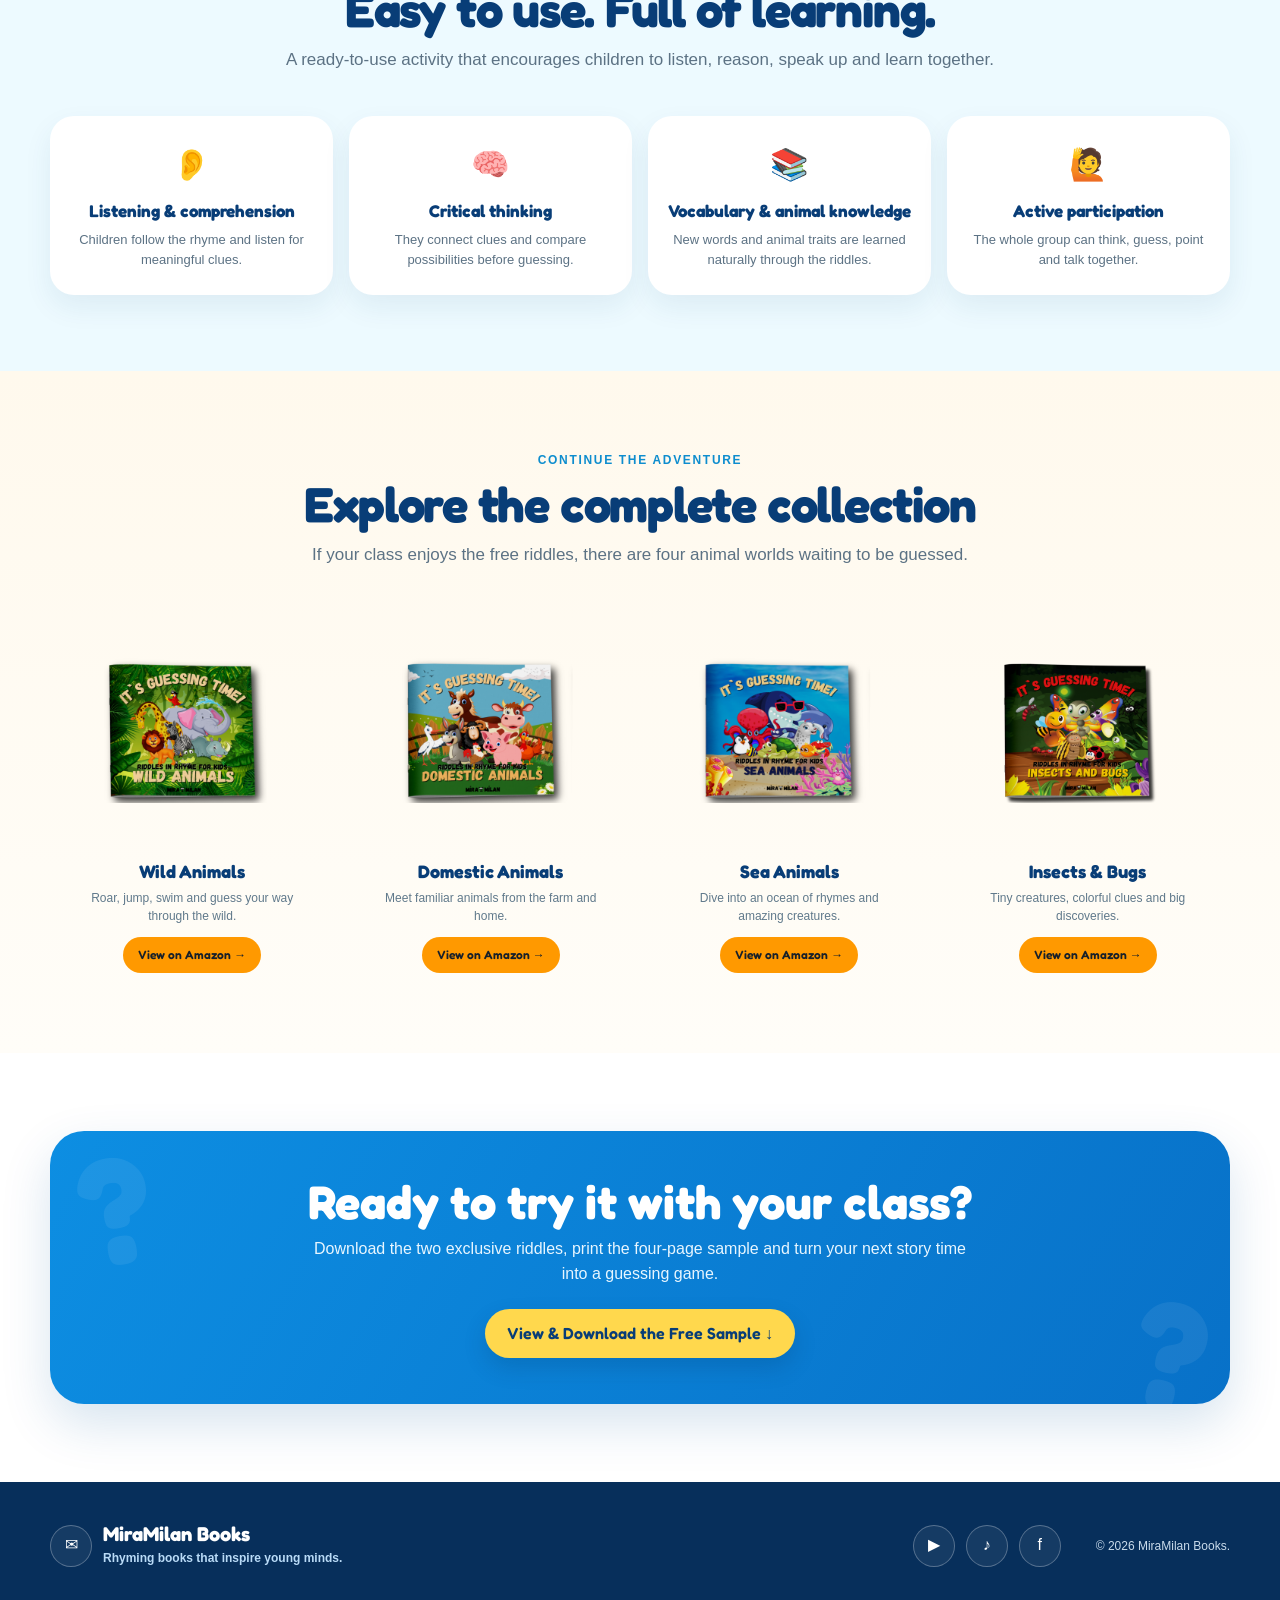
==== commit 9e182289: "Improve classroom sample preview and open PDF in new tab" ====
--- a/classroom-a/index.html
+++ b/classroom-a/index.html
@@ -25,7 +25,7 @@
     .classroom-hero{position:relative;overflow:hidden;background:linear-gradient(135deg,#dff8ff 0%,#f5fcff 48%,#fff4bd 100%);padding:62px 0 68px;border-bottom:1px solid #e7f0f4}
     .classroom-hero:before{content:"";position:absolute;width:360px;height:360px;border-radius:50%;background:rgba(255,255,255,.42);left:-130px;top:-160px}
     .classroom-hero:after{content:"★";position:absolute;right:7%;top:9%;font-size:70px;color:rgba(255,190,0,.18);transform:rotate(13deg)}
-    .classroom-hero-grid{position:relative;z-index:1;display:grid;grid-template-columns:1.05fr .95fr;gap:58px;align-items:center}
+    .classroom-hero-grid{position:relative;z-index:1;display:grid;grid-template-columns:1fr 1fr;gap:46px;align-items:center}
     .resource-badge{display:inline-flex;align-items:center;gap:8px;background:#fff;color:#0b78d0;border:1px solid rgba(7,136,223,.16);box-shadow:0 8px 18px rgba(20,75,110,.08);padding:8px 13px;border-radius:999px;font-family:"Fredoka","Trebuchet MS",Arial,sans-serif;font-size:12px;font-weight:700;letter-spacing:.04em}
     .resource-badge span{display:inline-grid;place-items:center;width:23px;height:23px;border-radius:50%;background:#ffd84d;color:#083d77;font-size:13px}
     .classroom-hero h1{font-family:"Fredoka","Trebuchet MS",Arial,sans-serif;font-size:clamp(43px,5.2vw,68px);line-height:.98;letter-spacing:-.04em;color:#083d77;margin:18px 0 18px}
@@ -37,7 +37,7 @@
     .download-main:hover{background:#ef8510}
     .friction-note{display:block;margin-top:12px;color:#60798b;font-size:12px;font-weight:700}
 
-    .sample-preview{position:relative;max-width:520px;margin-left:auto}
+    .sample-preview{position:relative;max-width:570px;margin-left:auto}
     .sample-card{position:relative;background:#fff;border-radius:32px;padding:18px;box-shadow:0 24px 58px rgba(19,76,109,.18);transform:rotate(1.5deg);border:2px solid rgba(255,255,255,.92)}
     .sample-card object{display:block;width:100%;aspect-ratio:1/1;border:0;border-radius:22px;background:#fff}
     .sample-card:before{content:"FREE PRINTABLE";position:absolute;z-index:2;left:-22px;top:30px;background:#ff9518;color:#fff;padding:9px 16px;border-radius:999px;font-family:"Fredoka","Trebuchet MS",Arial,sans-serif;font-size:12px;font-weight:700;box-shadow:0 8px 18px rgba(153,78,0,.22);transform:rotate(-8deg)}
@@ -142,7 +142,7 @@
           <li>Simple Teacher Guide included</li>
           <li>No sign-up. No form. Just a free printable activity.</li>
         </ul>
-        <a class="button download-main" href="/free-classroom-sample.pdf.pdf" download="Its_Guessing_Time_Free_Classroom_Sample.pdf" data-download-variant="A">Download Free Classroom Sample ↓</a>
+        <a class="button download-main" href="/free-classroom-sample.pdf.pdf" target="_blank" rel="noopener" data-download-variant="A">View &amp; Download Free Classroom Sample ↓</a>
         <span class="friction-note">4-page printable PDF • Free for classroom use</span>
       </div>
       <div class="sample-preview" aria-label="Preview of the free classroom sample">
@@ -201,7 +201,7 @@
       <div class="final-box">
         <h2>Ready to try it with your class?</h2>
         <p>Download the two exclusive riddles, print the four-page sample and turn your next story time into a guessing game.</p>
-        <a class="button" href="/free-classroom-sample.pdf.pdf" download="Its_Guessing_Time_Free_Classroom_Sample.pdf" data-download-variant="A">Download the Free Sample ↓</a>
+        <a class="button" href="/free-classroom-sample.pdf.pdf" target="_blank" rel="noopener" data-download-variant="A">View &amp; Download the Free Sample ↓</a>
       </div>
     </div>
   </section>
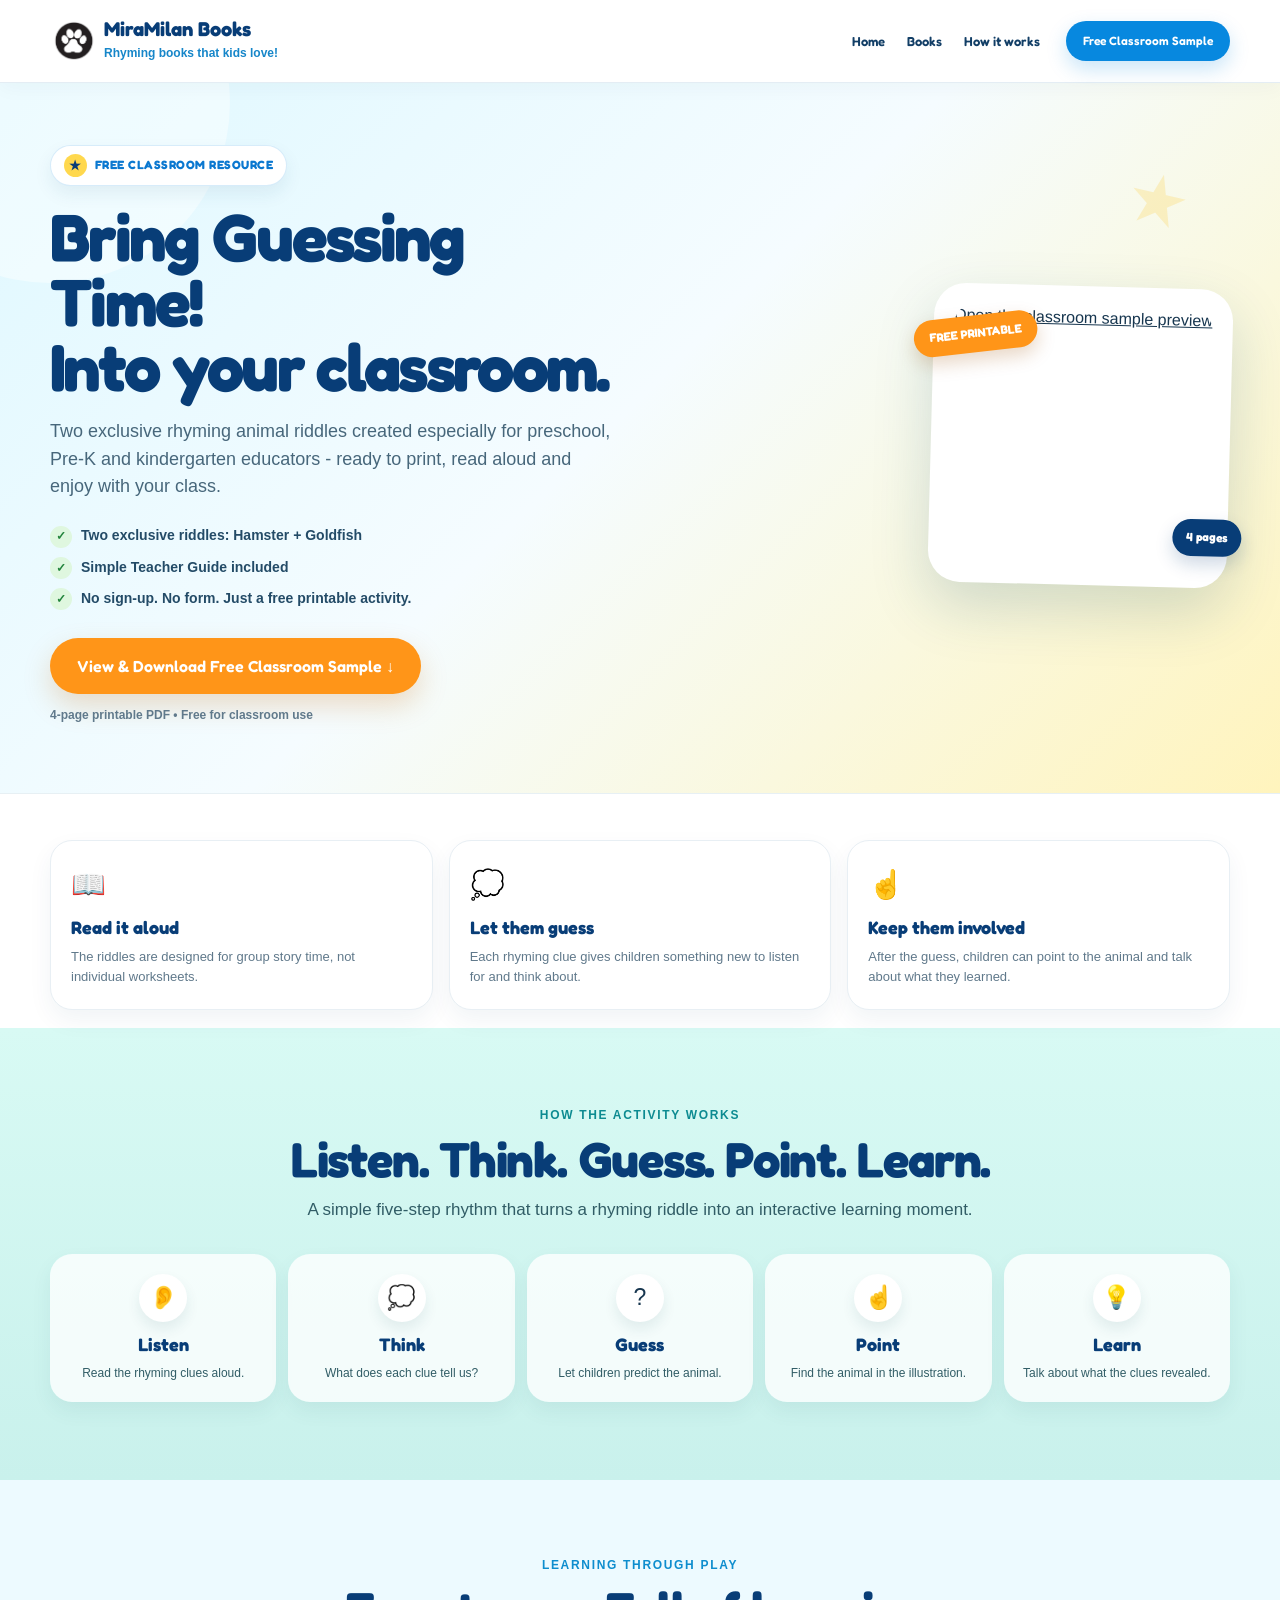
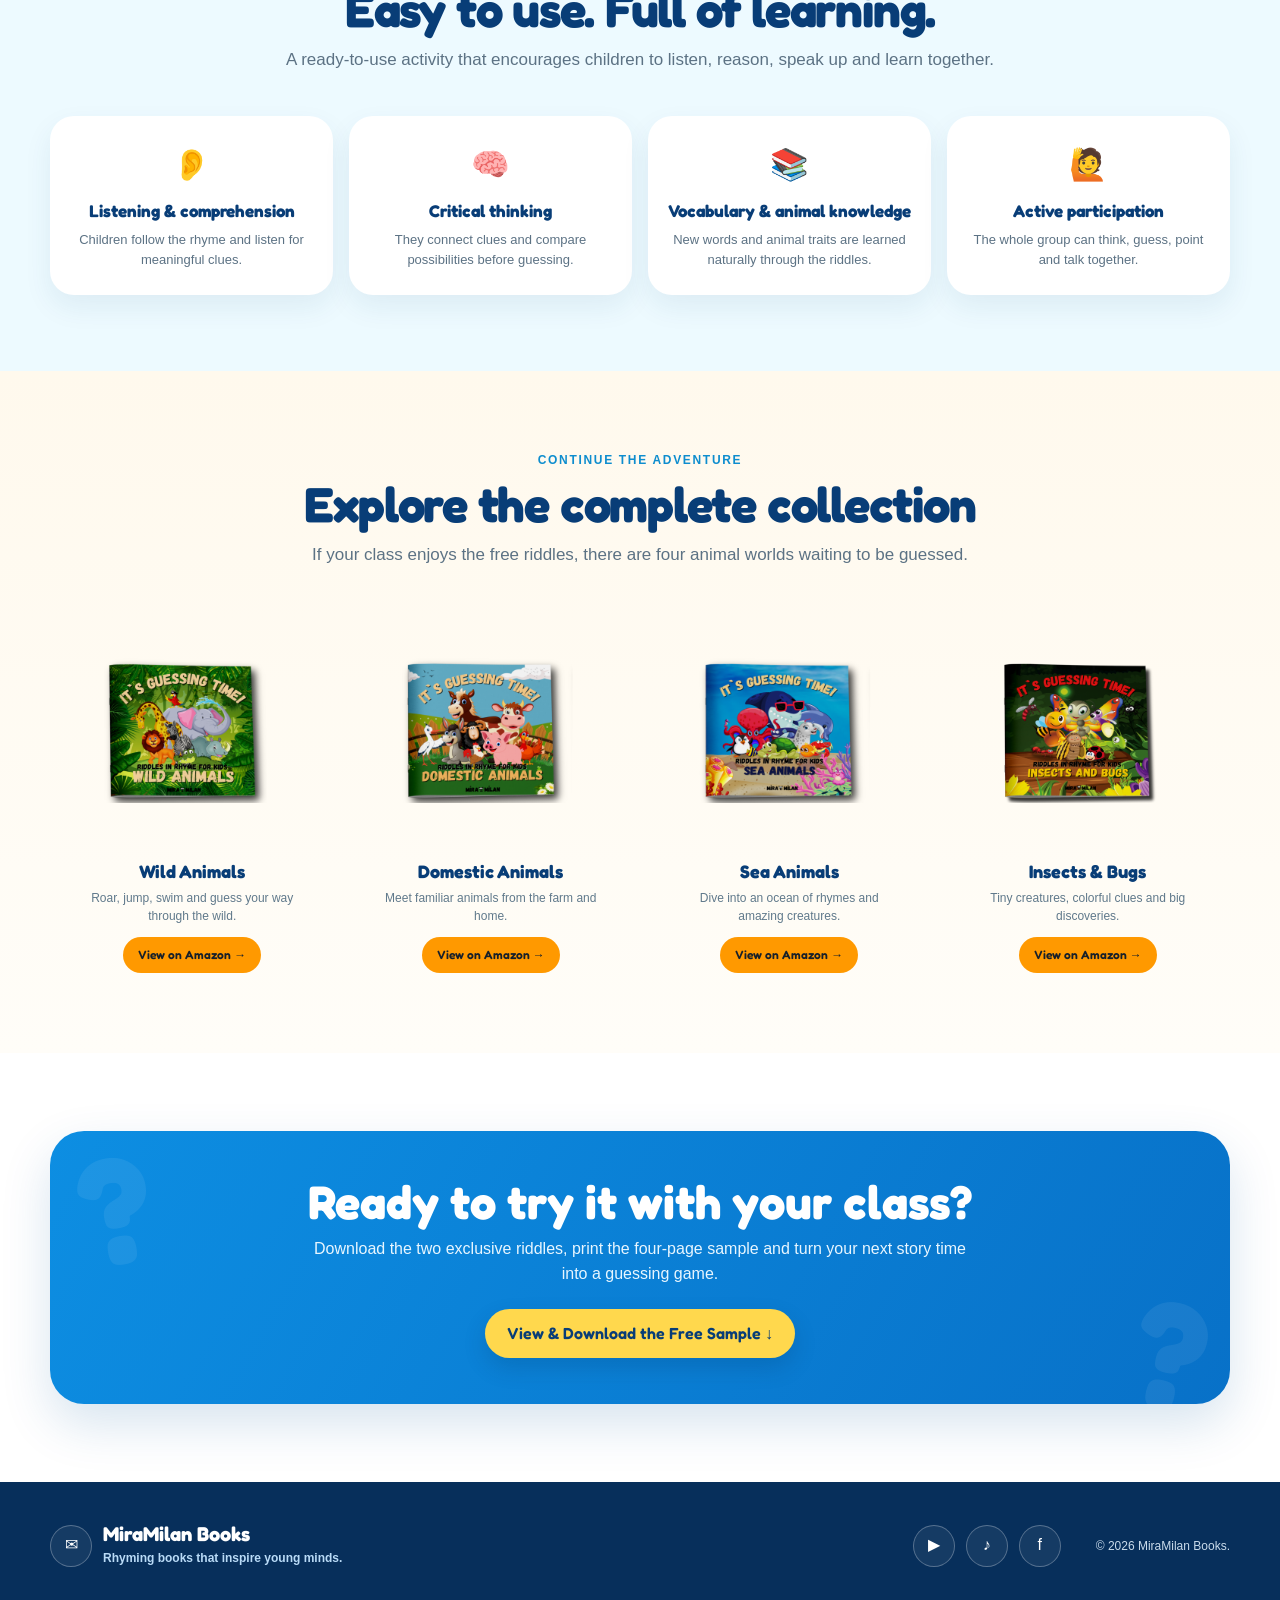
==== commit 5abb1751: "Set classroom hero heading to two lines" ====
--- a/classroom-a/index.html
+++ b/classroom-a/index.html
@@ -135,7 +135,7 @@
     <div class="wrap classroom-hero-grid">
       <div>
         <div class="resource-badge"><span>★</span> FREE CLASSROOM RESOURCE</div>
-        <h1>Bring Guessing Time! into your classroom.</h1>
+        <h1>Bring Guessing Time!<br>Into your classroom.</h1>
         <p class="lead-copy">Two exclusive rhyming animal riddles created especially for preschool, Pre-K and kindergarten educators - ready to print, read aloud and enjoy with your class.</p>
         <ul class="hero-points">
           <li>Two exclusive riddles: Hamster + Goldfish</li>
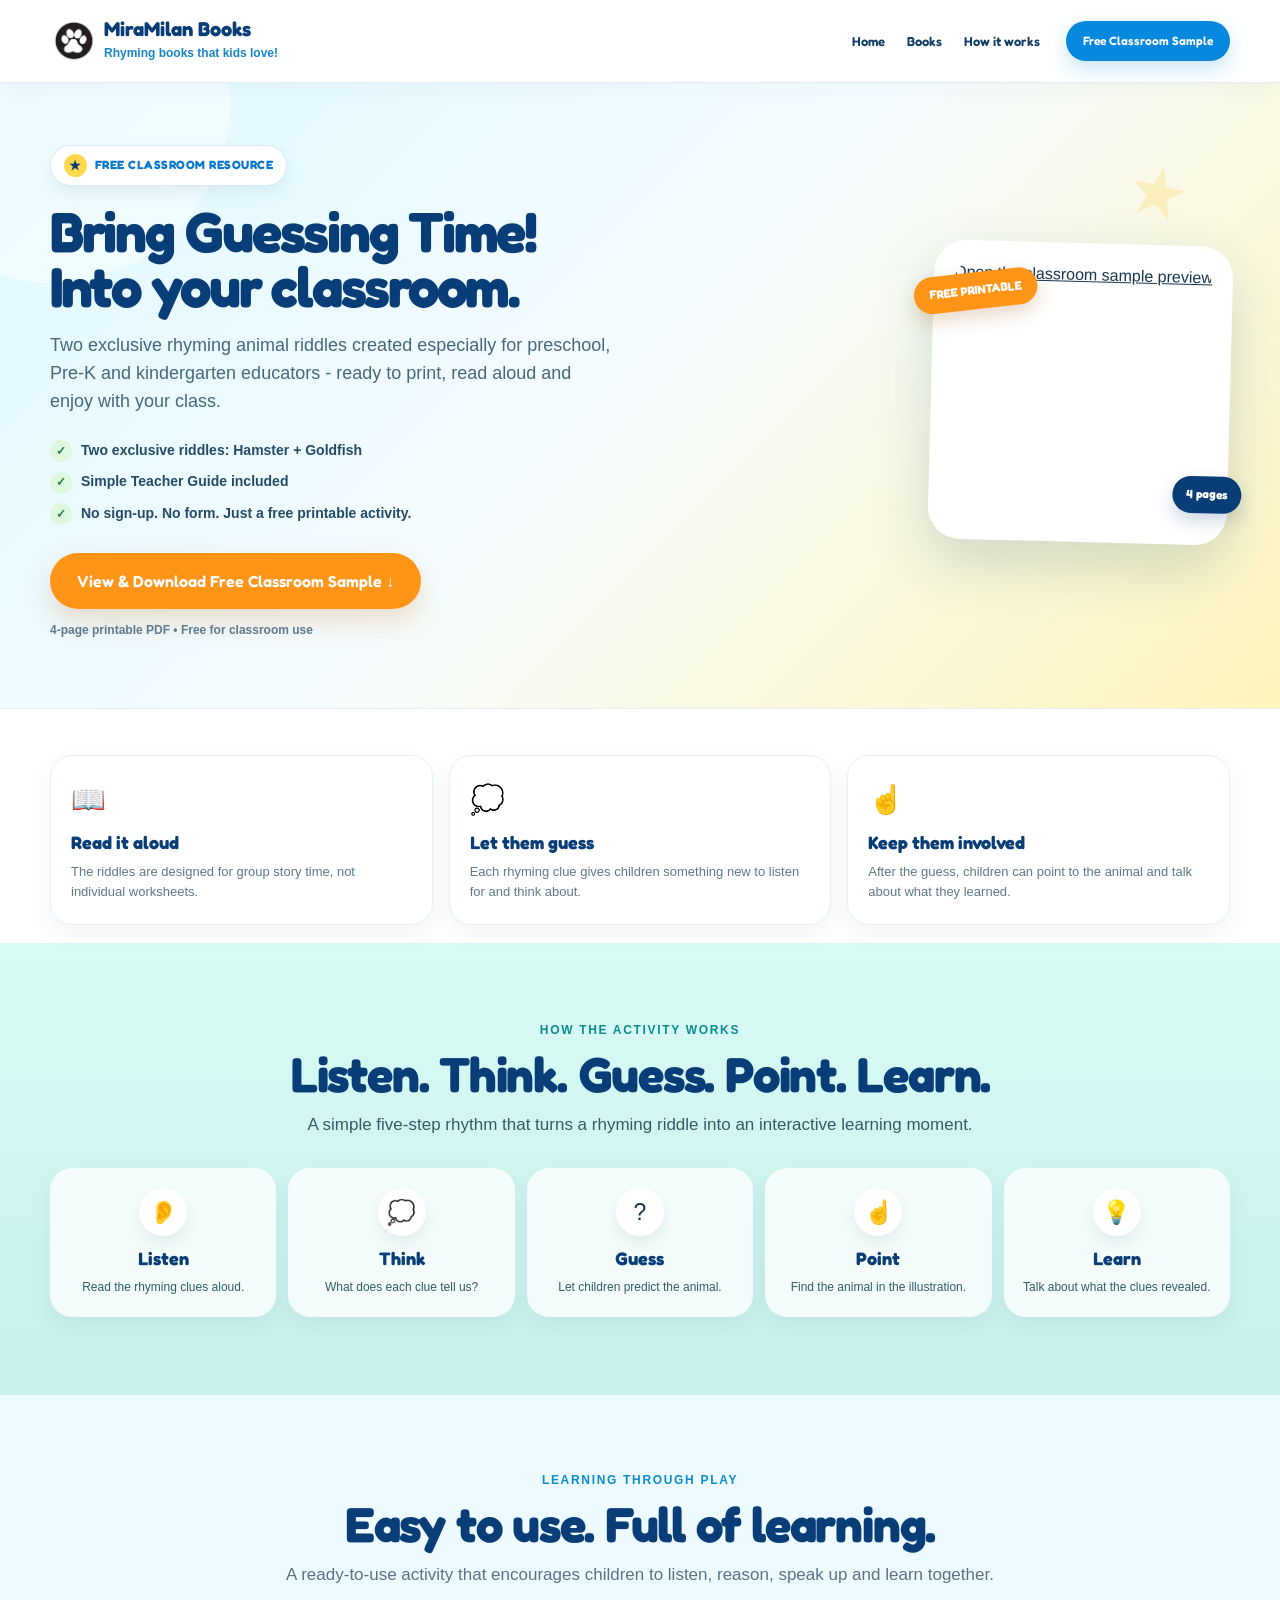
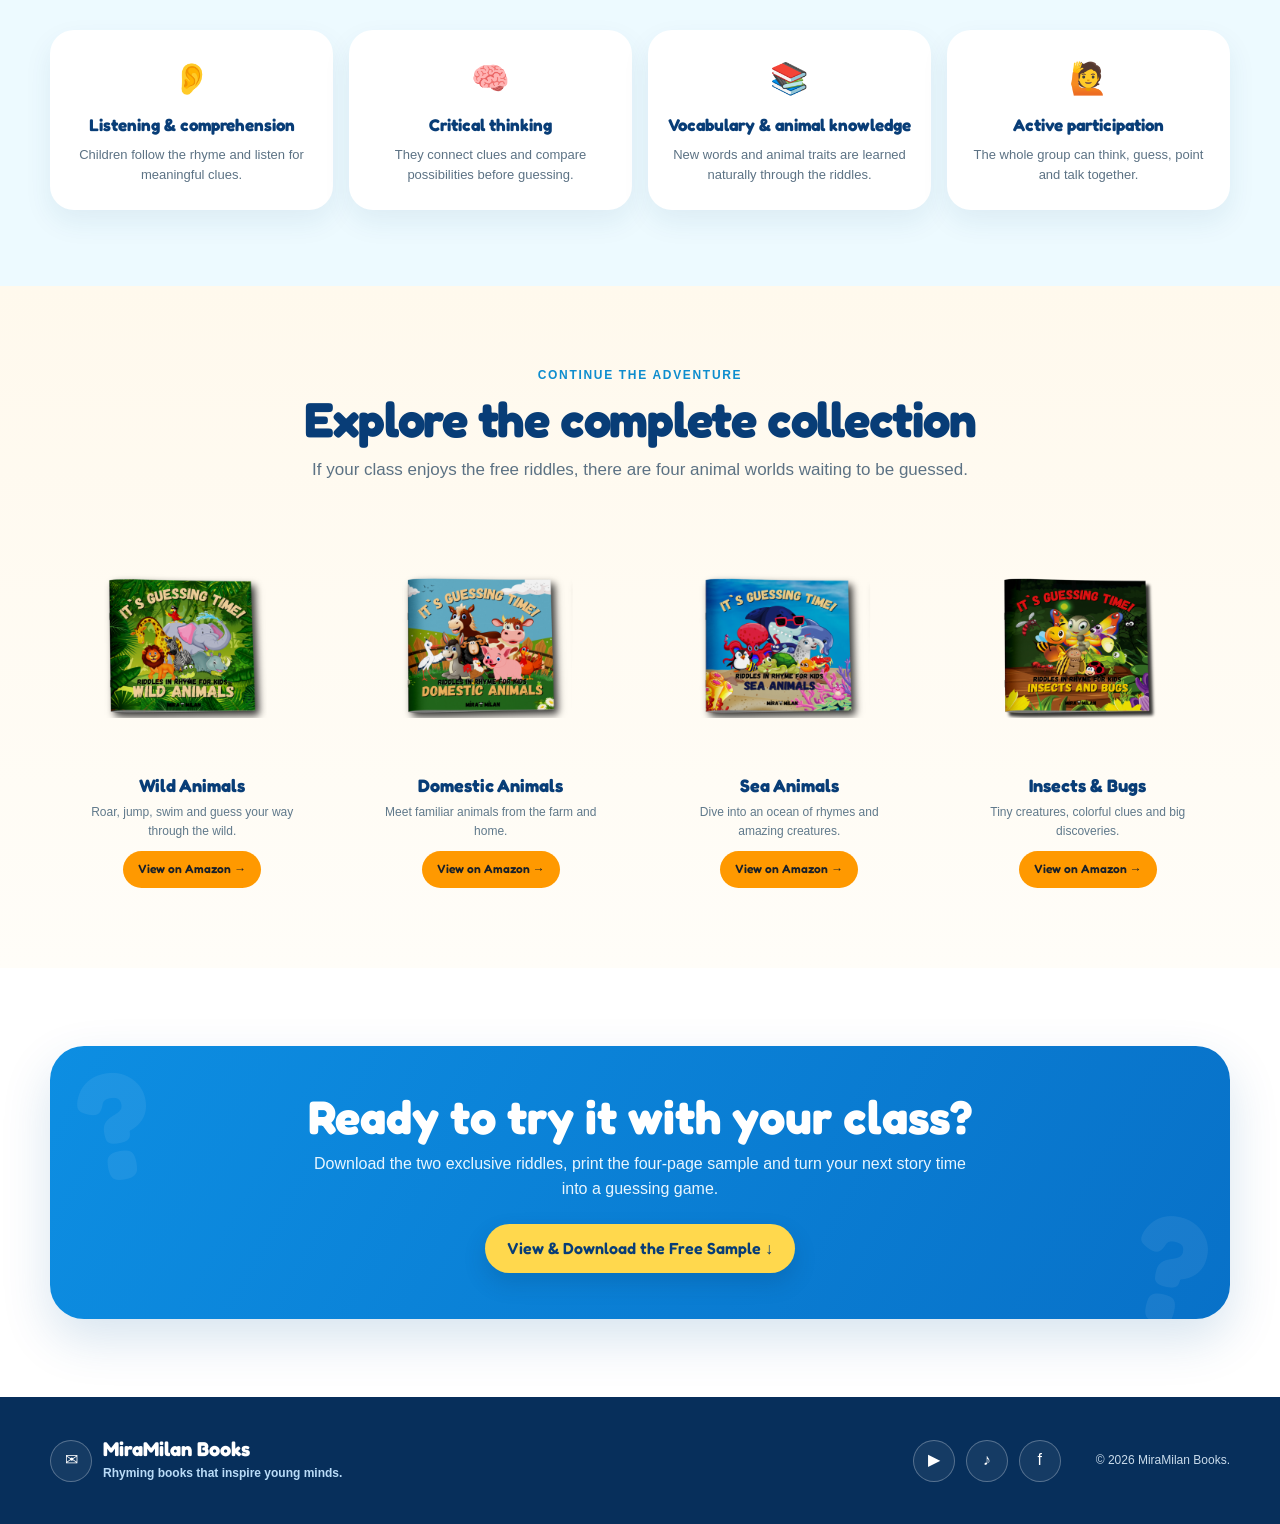
==== commit f09a7f3f: "Force Classroom A hero title to two lines" ====
--- a/classroom-a/index.html
+++ b/classroom-a/index.html
@@ -28,7 +28,7 @@
     .classroom-hero-grid{position:relative;z-index:1;display:grid;grid-template-columns:1fr 1fr;gap:46px;align-items:center}
     .resource-badge{display:inline-flex;align-items:center;gap:8px;background:#fff;color:#0b78d0;border:1px solid rgba(7,136,223,.16);box-shadow:0 8px 18px rgba(20,75,110,.08);padding:8px 13px;border-radius:999px;font-family:"Fredoka","Trebuchet MS",Arial,sans-serif;font-size:12px;font-weight:700;letter-spacing:.04em}
     .resource-badge span{display:inline-grid;place-items:center;width:23px;height:23px;border-radius:50%;background:#ffd84d;color:#083d77;font-size:13px}
-    .classroom-hero h1{font-family:"Fredoka","Trebuchet MS",Arial,sans-serif;font-size:clamp(43px,5.2vw,68px);line-height:.98;letter-spacing:-.04em;color:#083d77;margin:18px 0 18px}
+    .classroom-hero h1{font-family:"Fredoka","Trebuchet MS",Arial,sans-serif;font-size:clamp(43px,4.4vw,58px);line-height:.98;letter-spacing:-.04em;color:#083d77;margin:18px 0 18px}
     .classroom-hero .lead-copy{font-size:18px;line-height:1.55;color:#47677b;max-width:650px;margin:0 0 24px}
     .hero-points{display:grid;gap:9px;margin:0 0 28px;padding:0;list-style:none}
     .hero-points li{font-weight:800;color:#234b67;font-size:14px}
@@ -86,6 +86,7 @@
     .final-box .button{position:relative;z-index:1;background:#ffd84d;color:#083d77;box-shadow:0 10px 22px rgba(1,50,90,.18)}
 
     .variant-note{display:none}
+    @media(min-width:901px){.classroom-hero h1{white-space:nowrap}}
     @media(max-width:900px){
       .classroom-nav{display:none}
       .classroom-hero-grid{grid-template-columns:1fr;gap:38px}
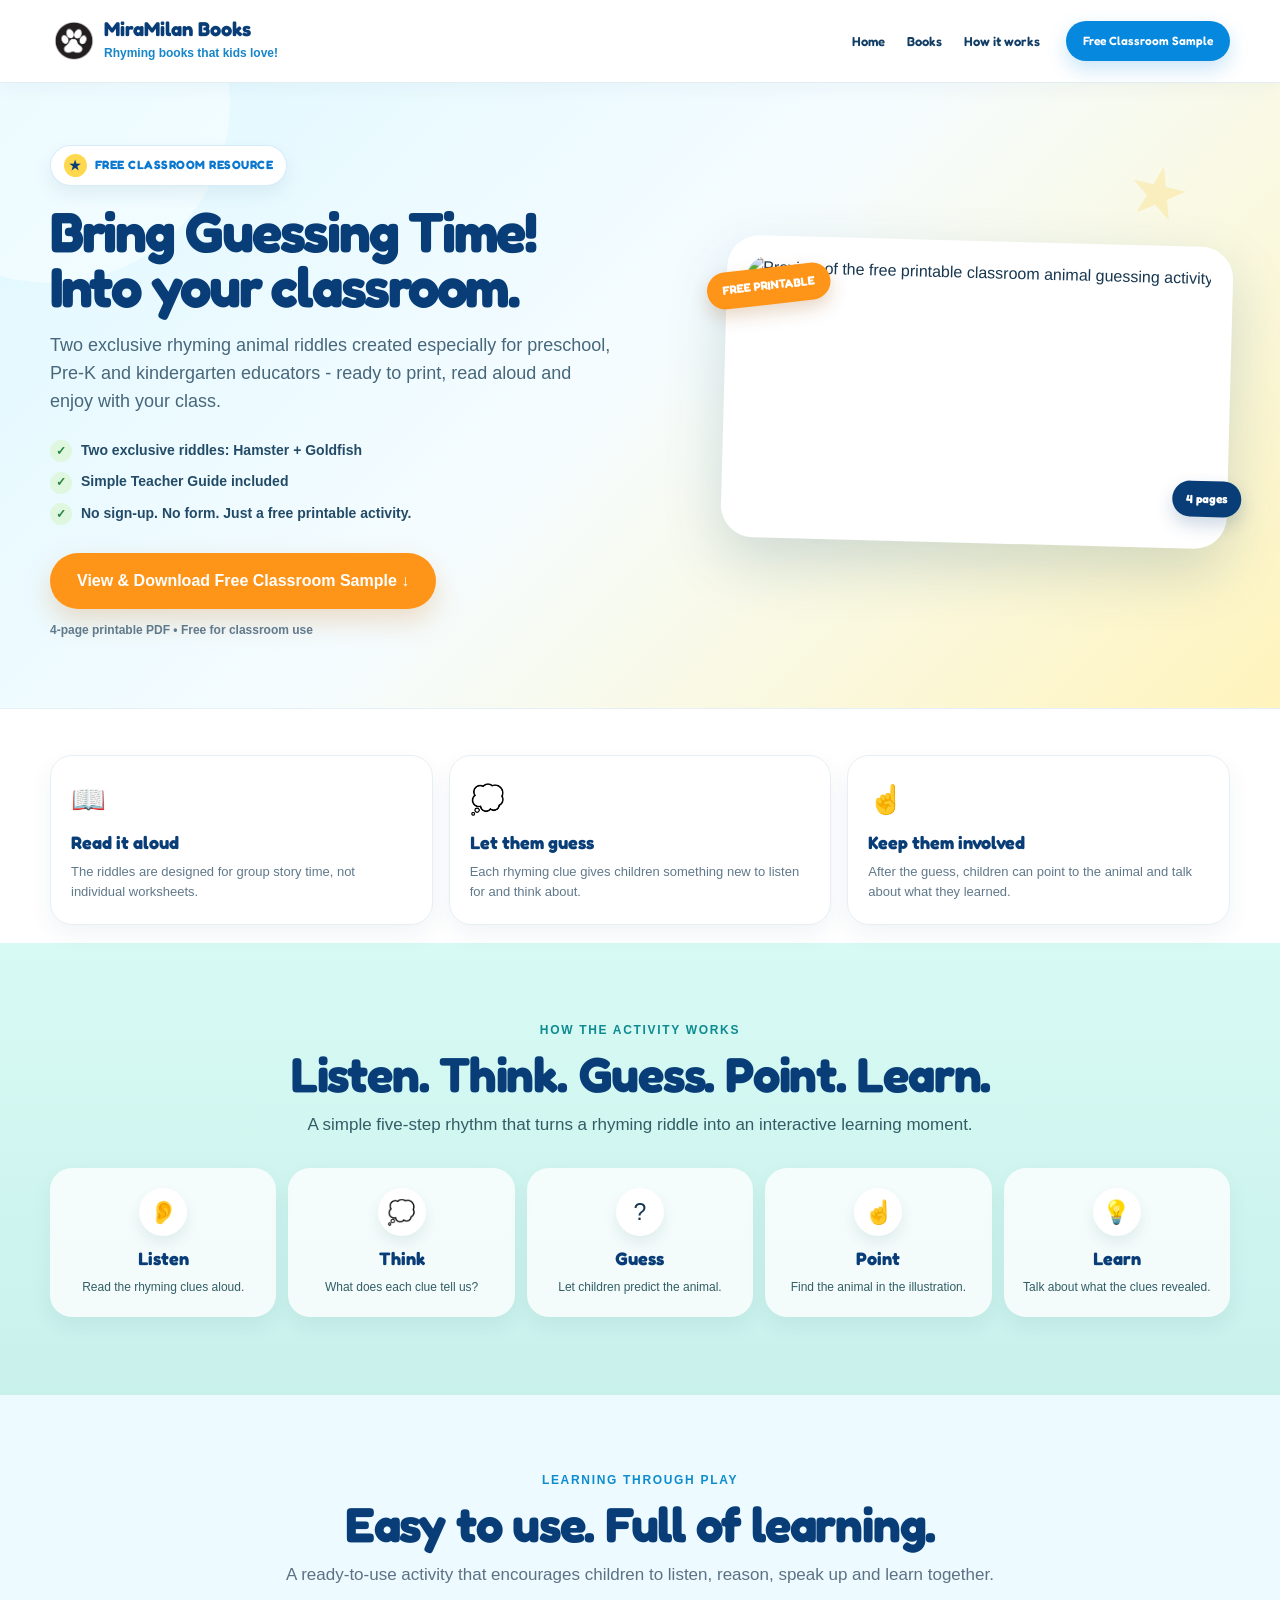
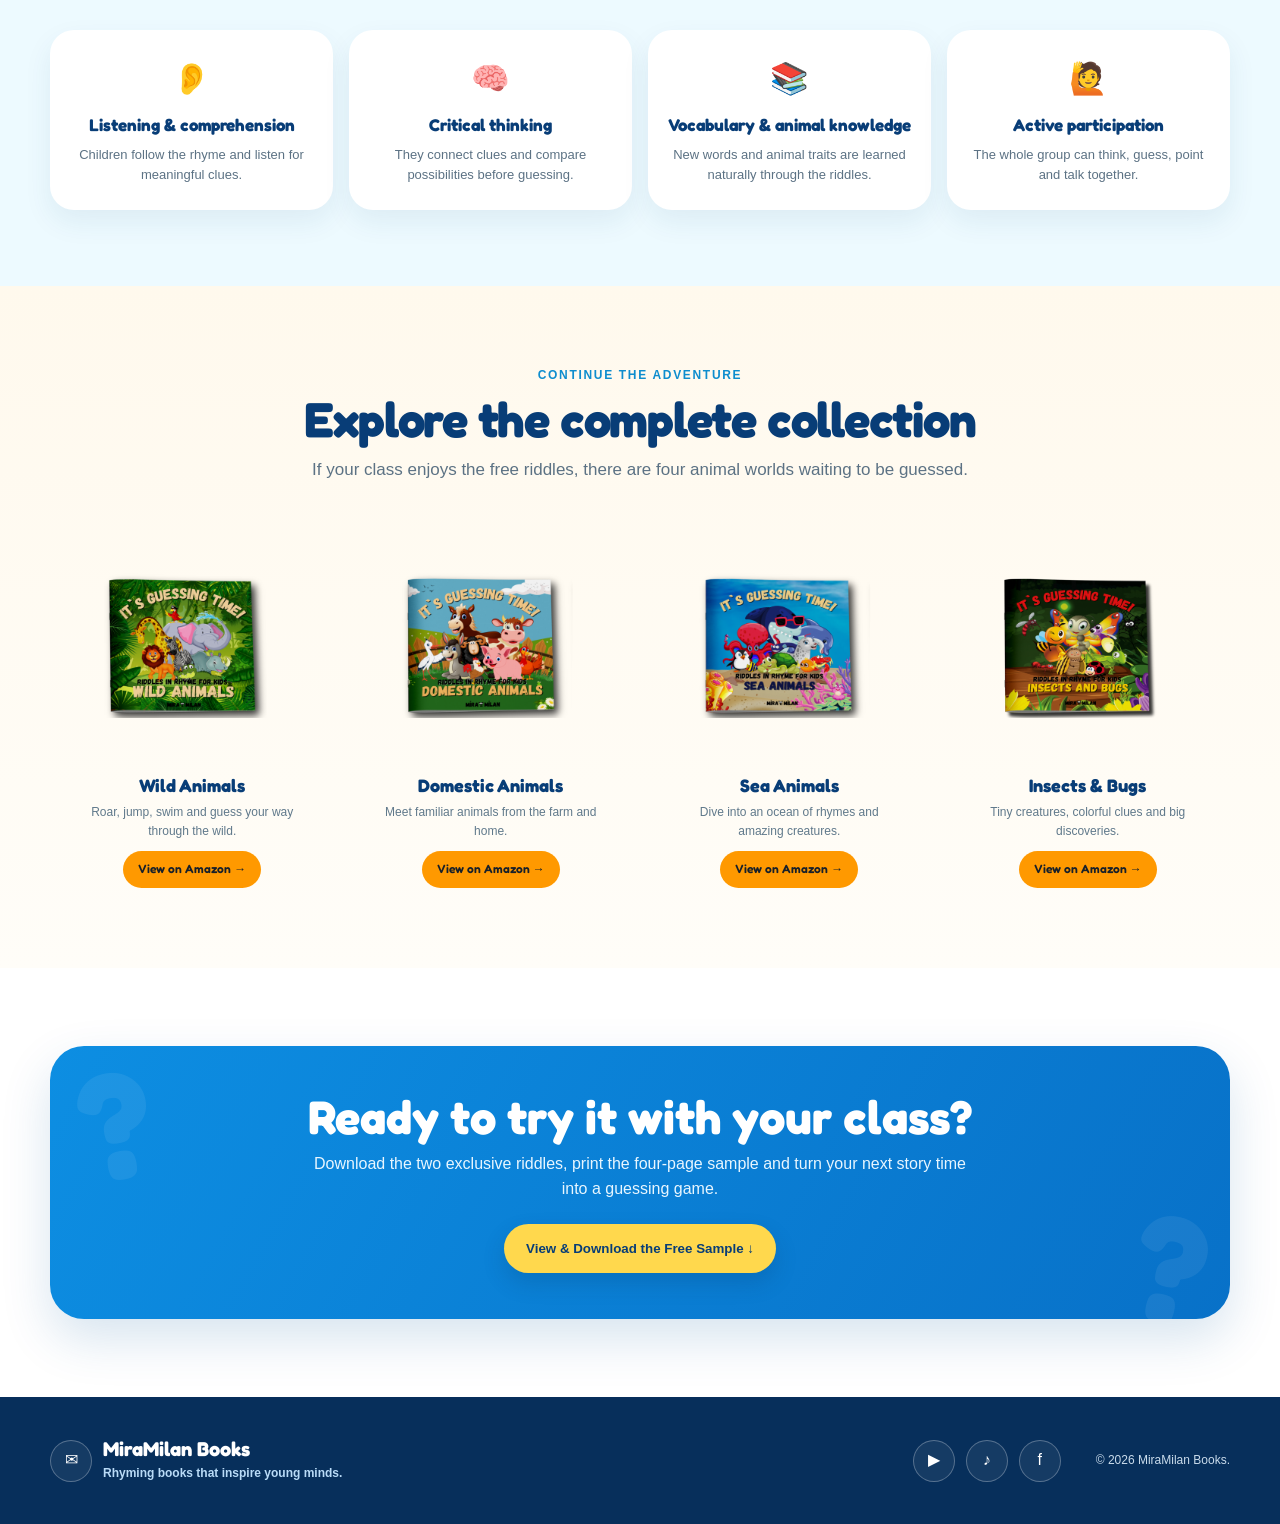
==== commit 7a17dd0c: "Reduce classroom page load and improve human click tracking" ====
--- a/classroom-a/index.html
+++ b/classroom-a/index.html
@@ -35,11 +35,12 @@
     .hero-points li:before{content:"✓";display:inline-grid;place-items:center;width:22px;height:22px;border-radius:50%;background:#dff7df;color:#23843c;margin-right:9px;font-size:12px}
     .download-main{background:#ff9518;color:#fff;font-size:16px;min-height:56px;padding:15px 27px;box-shadow:0 12px 28px rgba(202,105,0,.22)}
     .download-main:hover{background:#ef8510}
+    .sample-open{border:0;cursor:pointer;font-family:inherit}
     .friction-note{display:block;margin-top:12px;color:#60798b;font-size:12px;font-weight:700}
 
     .sample-preview{position:relative;max-width:570px;margin-left:auto}
     .sample-card{position:relative;background:#fff;border-radius:32px;padding:18px;box-shadow:0 24px 58px rgba(19,76,109,.18);transform:rotate(1.5deg);border:2px solid rgba(255,255,255,.92)}
-    .sample-card object{display:block;width:100%;aspect-ratio:1/1;border:0;border-radius:22px;background:#fff}
+    .sample-card img{display:block;width:100%;height:auto;border:0;border-radius:22px;background:#fff}
     .sample-card:before{content:"FREE PRINTABLE";position:absolute;z-index:2;left:-22px;top:30px;background:#ff9518;color:#fff;padding:9px 16px;border-radius:999px;font-family:"Fredoka","Trebuchet MS",Arial,sans-serif;font-size:12px;font-weight:700;box-shadow:0 8px 18px rgba(153,78,0,.22);transform:rotate(-8deg)}
     .sample-card:after{content:"4 pages";position:absolute;right:-16px;bottom:30px;background:#083d77;color:#fff;padding:9px 14px;border-radius:999px;font-family:"Fredoka","Trebuchet MS",Arial,sans-serif;font-size:12px;font-weight:700;box-shadow:0 8px 18px rgba(8,61,119,.2)}
 
@@ -104,14 +105,17 @@
       .classroom-hero h1{font-size:42px}
       .classroom-hero .lead-copy{font-size:16px}
       .sample-card{padding:12px;border-radius:24px;transform:none}
-      .sample-card object{border-radius:16px}
+      .sample-card img{border-radius:16px}
       .sample-card:before{left:-7px;top:18px;font-size:10px;padding:7px 11px}
       .sample-card:after{right:-4px;bottom:18px}
       .classroom-steps{grid-template-columns:1fr}
       .classroom-steps article:last-child{grid-column:auto}
       .benefit-grid{grid-template-columns:1fr}
-      .classroom-books{grid-template-columns:1fr 1fr;gap:8px}
-      .classroom-book img{height:180px}
+      .collection{padding:52px 0 50px}
+      .collection .section-head{margin-bottom:18px}
+      .classroom-books{grid-template-columns:1fr 1fr;gap:12px 8px;margin-top:0}
+      .classroom-book img{height:160px}
+      .classroom-book h3{margin:3px 0 5px}
       .classroom-book p{display:none}
       .final-box{padding:38px 22px}
       .footer-grid{grid-template-columns:1fr;text-align:center}
@@ -126,8 +130,8 @@
       <a class="header-logo-link" href="/" aria-label="MiraMilan Books home"><img class="header-logo" src="/miramilan-logo.png.png" alt="MiraMilan Books logo"></a>
       <a class="brand-home" href="/" aria-label="MiraMilan Books home"><span><strong>MiraMilan Books</strong><small>Rhyming books that kids love!</small></span></a>
     </div>
-    <nav class="classroom-nav" aria-label="Primary navigation"><a href="/">Home</a><a href="/#books">Books</a><a href="/classroom-a/#how">How it works</a></nav>
-    <a class="nav-cta" href="#download">Free Classroom Sample</a>
+    <nav class="classroom-nav" aria-label="Primary navigation"><a href="/">Home</a><a href="#books">Books</a><a href="#how">How it works</a></nav>
+    <a class="nav-cta" href="#final-download">Free Classroom Sample</a>
   </div>
 </header>
 
@@ -143,11 +147,11 @@
           <li>Simple Teacher Guide included</li>
           <li>No sign-up. No form. Just a free printable activity.</li>
         </ul>
-        <a class="button download-main" href="/free-classroom-sample.pdf.pdf" target="_blank" rel="noopener" data-download-variant="A">View &amp; Download Free Classroom Sample ↓</a>
+        <button class="button download-main sample-open" type="button" data-sample-open data-download-variant="A" data-download-location="hero">View &amp; Download Free Classroom Sample ↓</button>
         <span class="friction-note">4-page printable PDF • Free for classroom use</span>
       </div>
       <div class="sample-preview" aria-label="Preview of the free classroom sample">
-        <div class="sample-card"><object data="/free-classroom-sample.pdf.pdf#page=1&view=FitH&toolbar=0&navpanes=0" type="application/pdf" aria-label="Preview of the It's Guessing Time! Free Classroom Sample"><a href="/free-classroom-sample.pdf.pdf" target="_blank" rel="noopener">Open the classroom sample preview</a></object></div>
+        <div class="sample-card"><img src="/email-c-classroom-activity-hires.jpg" alt="Preview of the free printable classroom animal guessing activity" width="560" height="315" decoding="async"></div>
       </div>
     </div>
   </section>
@@ -177,9 +181,9 @@
     <div class="wrap">
       <div class="section-head"><p>LEARNING THROUGH PLAY</p><h2>Easy to use. Full of learning.</h2><span>A ready-to-use activity that encourages children to listen, reason, speak up and learn together.</span></div>
       <div class="benefit-grid">
-        <article><span>👂</span><h3>Listening & comprehension</h3><p>Children follow the rhyme and listen for meaningful clues.</p></article>
+        <article><span>👂</span><h3>Listening &amp; comprehension</h3><p>Children follow the rhyme and listen for meaningful clues.</p></article>
         <article><span>🧠</span><h3>Critical thinking</h3><p>They connect clues and compare possibilities before guessing.</p></article>
-        <article><span>📚</span><h3>Vocabulary & animal knowledge</h3><p>New words and animal traits are learned naturally through the riddles.</p></article>
+        <article><span>📚</span><h3>Vocabulary &amp; animal knowledge</h3><p>New words and animal traits are learned naturally through the riddles.</p></article>
         <article><span>🙋</span><h3>Active participation</h3><p>The whole group can think, guess, point and talk together.</p></article>
       </div>
     </div>
@@ -192,17 +196,17 @@
         <article class="classroom-book"><a href="https://www.amazon.com/gp/product/8690525009" target="_blank" rel="noopener noreferrer"><img src="/cover-wild-animals.png.png" alt="It's Guessing Time! Wild Animals book"></a><h3>Wild Animals</h3><p>Roar, jump, swim and guess your way through the wild.</p><a class="amazon-link" href="https://www.amazon.com/gp/product/8690525009" target="_blank" rel="noopener noreferrer">View on Amazon →</a></article>
         <article class="classroom-book"><a href="https://www.amazon.com/gp/product/8690525017" target="_blank" rel="noopener noreferrer"><img src="/cover-domestic-animals.png.png" alt="It's Guessing Time! Domestic Animals book"></a><h3>Domestic Animals</h3><p>Meet familiar animals from the farm and home.</p><a class="amazon-link" href="https://www.amazon.com/gp/product/8690525017" target="_blank" rel="noopener noreferrer">View on Amazon →</a></article>
         <article class="classroom-book"><a href="https://www.amazon.com/gp/product/B0CGL25866" target="_blank" rel="noopener noreferrer"><img src="/cover-sea-animals.png.png" alt="It's Guessing Time! Sea Animals book"></a><h3>Sea Animals</h3><p>Dive into an ocean of rhymes and amazing creatures.</p><a class="amazon-link" href="https://www.amazon.com/gp/product/B0CGL25866" target="_blank" rel="noopener noreferrer">View on Amazon →</a></article>
-        <article class="classroom-book"><a href="https://www.amazon.com/gp/product/8690525033" target="_blank" rel="noopener noreferrer"><img src="/cover-insects-and-bugs.png.png" alt="It's Guessing Time! Insects and Bugs book"></a><h3>Insects & Bugs</h3><p>Tiny creatures, colorful clues and big discoveries.</p><a class="amazon-link" href="https://www.amazon.com/gp/product/8690525033" target="_blank" rel="noopener noreferrer">View on Amazon →</a></article>
-      </div>
-    </div>
-  </section>
-
-  <section class="final-download">
+        <article class="classroom-book"><a href="https://www.amazon.com/gp/product/8690525033" target="_blank" rel="noopener noreferrer"><img src="/cover-insects-and-bugs.png.png" alt="It's Guessing Time! Insects and Bugs book"></a><h3>Insects &amp; Bugs</h3><p>Tiny creatures, colorful clues and big discoveries.</p><a class="amazon-link" href="https://www.amazon.com/gp/product/8690525033" target="_blank" rel="noopener noreferrer">View on Amazon →</a></article>
+      </div>
+    </div>
+  </section>
+
+  <section class="final-download" id="final-download">
     <div class="wrap">
       <div class="final-box">
         <h2>Ready to try it with your class?</h2>
         <p>Download the two exclusive riddles, print the four-page sample and turn your next story time into a guessing game.</p>
-        <a class="button" href="/free-classroom-sample.pdf.pdf" target="_blank" rel="noopener" data-download-variant="A">View &amp; Download the Free Sample ↓</a>
+        <button class="button sample-open" type="button" data-sample-open data-download-variant="A" data-download-location="final">View &amp; Download the Free Sample ↓</button>
       </div>
     </div>
   </section>
@@ -216,6 +220,7 @@
   </div>
 </footer>
 <script>document.querySelector('#year').textContent=new Date().getFullYear();</script>
+<script src="/analytics.js" defer></script>
 <!-- Campaign variant A. Duplicate this page byte-for-byte for variant B except URL/variant markers after approval. -->
 </body>
-</html>
+</html>
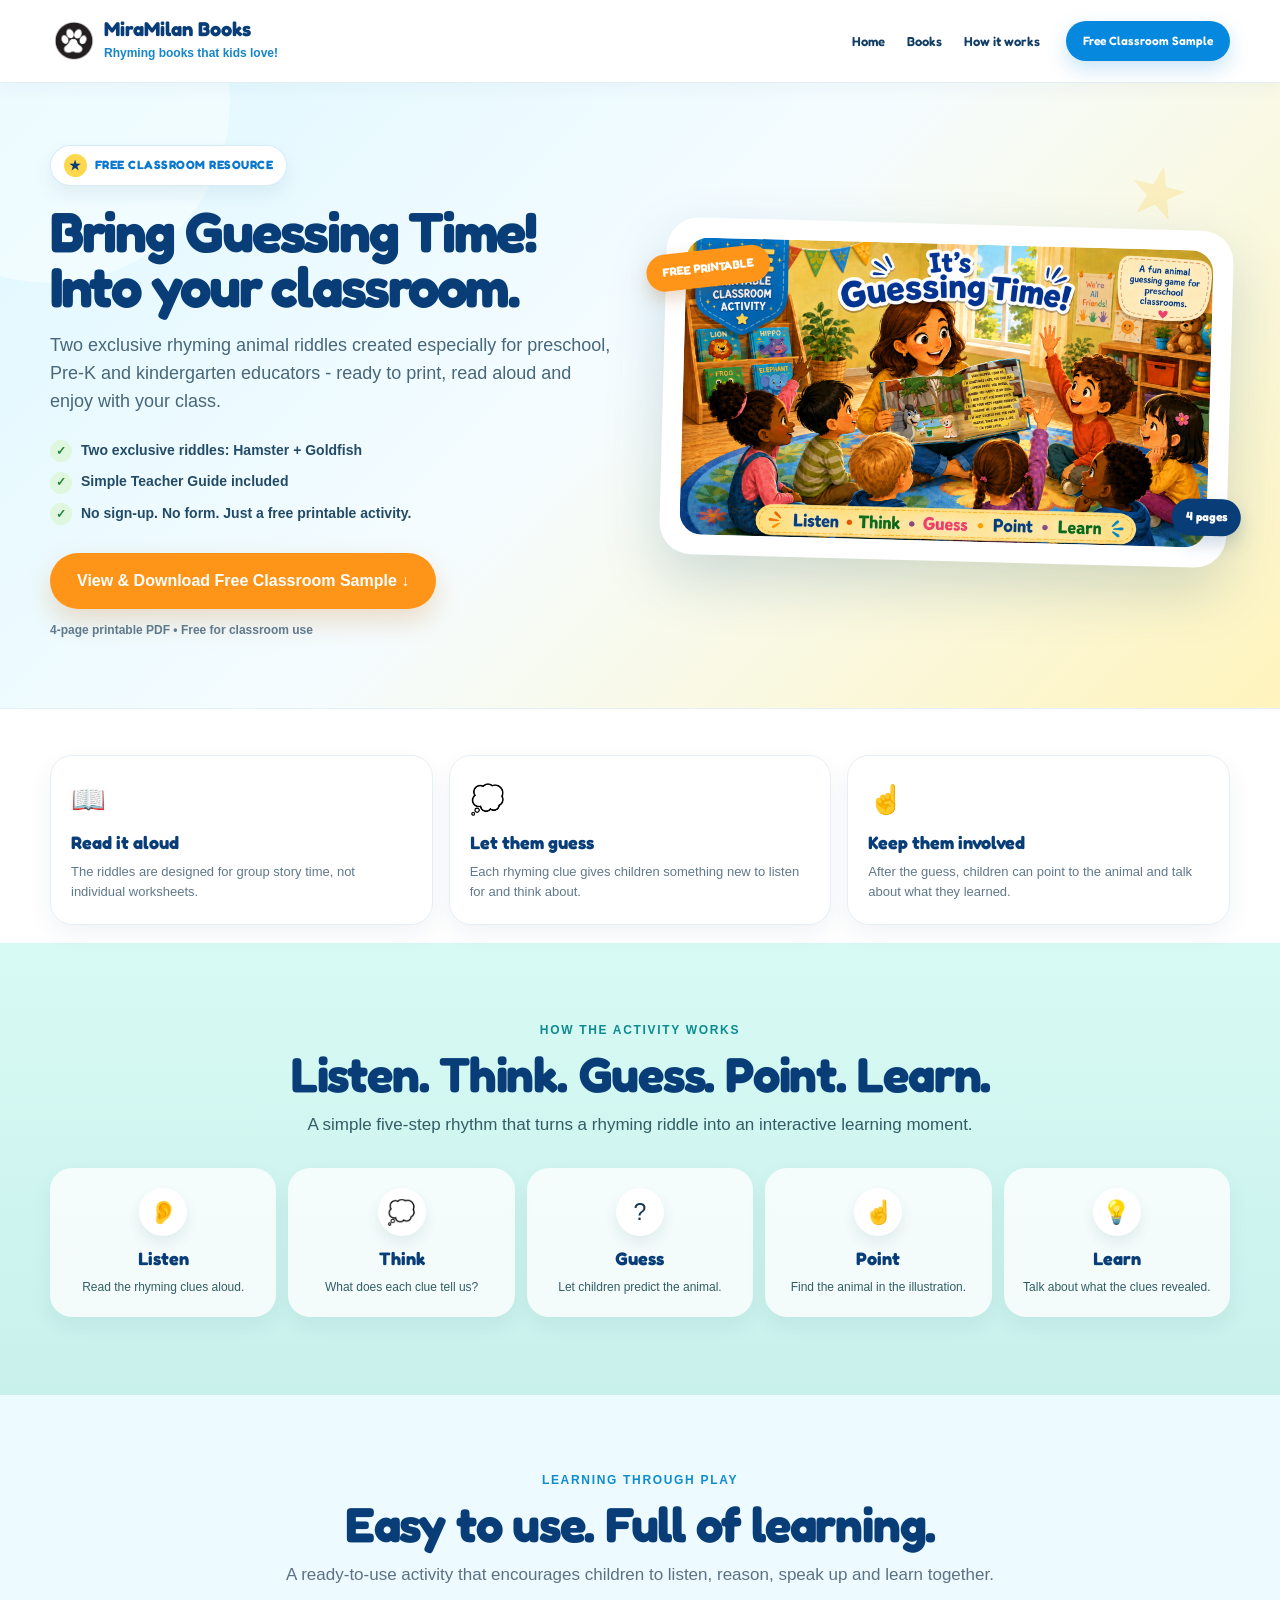
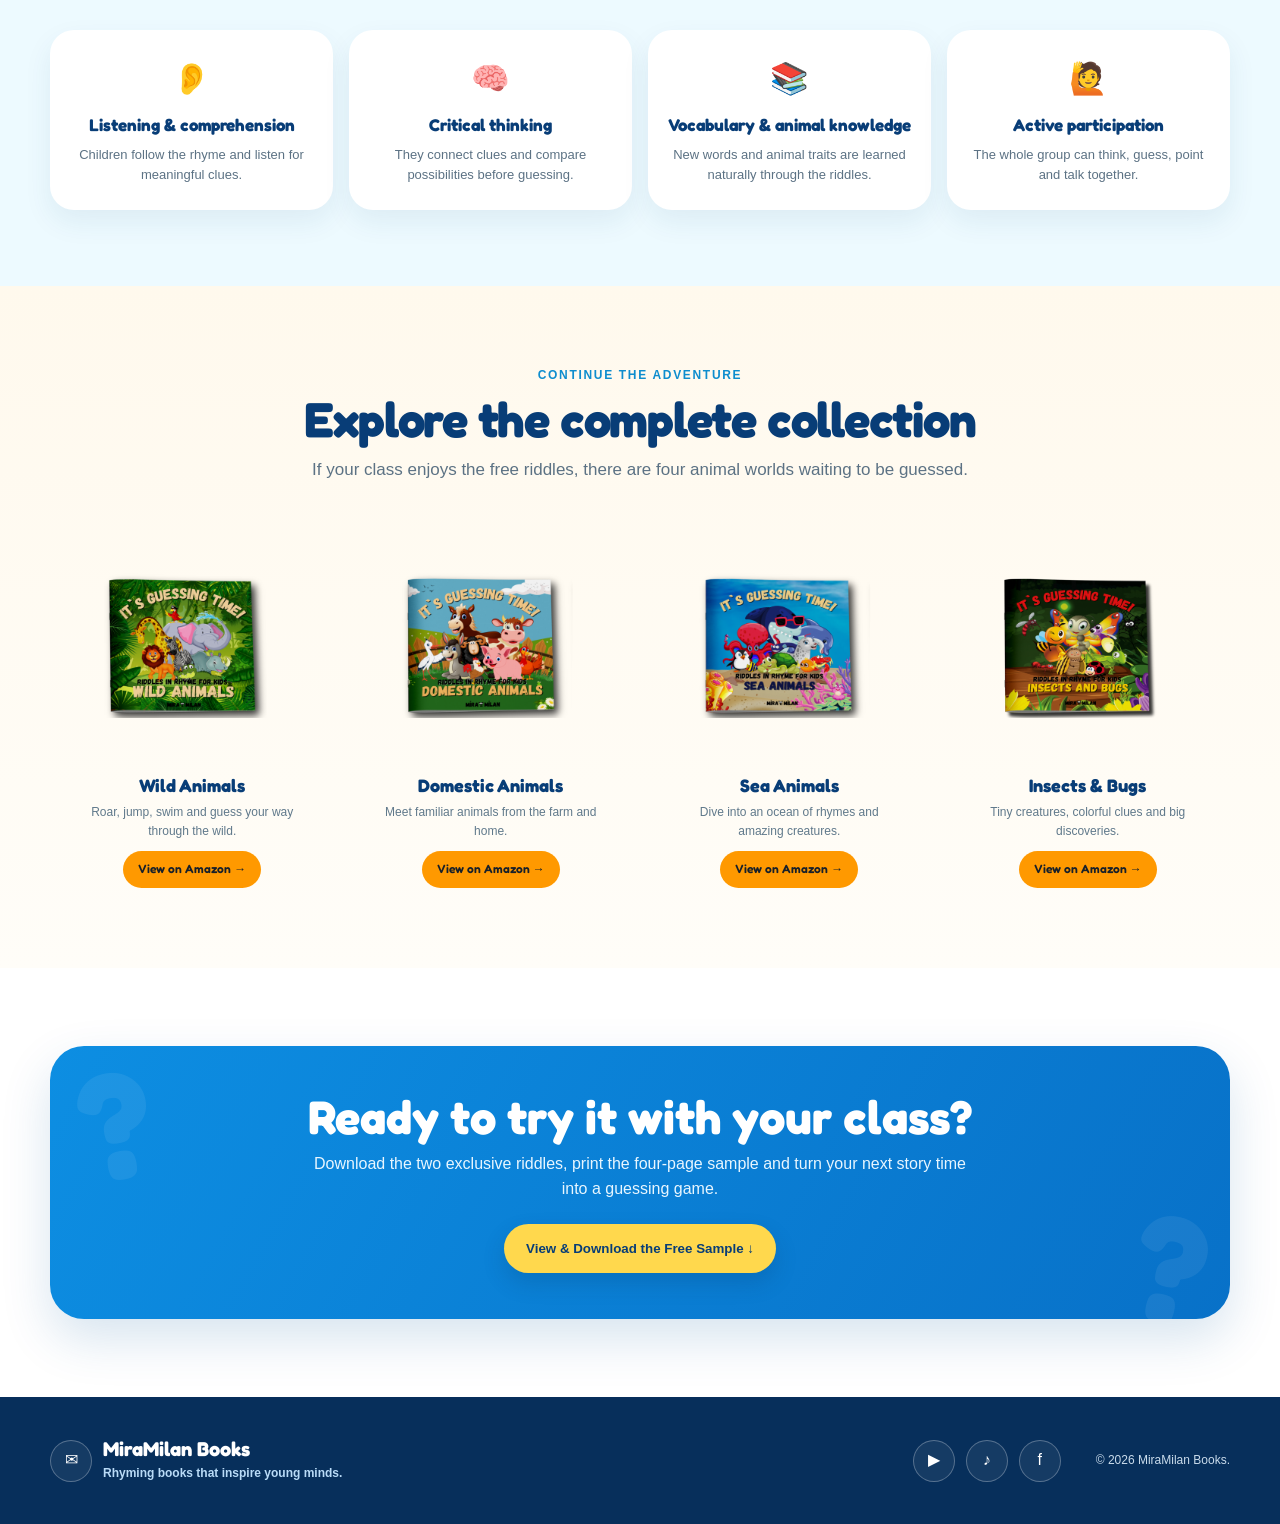
==== commit 2a14f21e: "Fix classroom preview image source" ====
--- a/classroom-a/index.html
+++ b/classroom-a/index.html
@@ -151,7 +151,7 @@
         <span class="friction-note">4-page printable PDF • Free for classroom use</span>
       </div>
       <div class="sample-preview" aria-label="Preview of the free classroom sample">
-        <div class="sample-card"><img src="/email-c-classroom-activity-hires.jpg" alt="Preview of the free printable classroom animal guessing activity" width="560" height="315" decoding="async"></div>
+        <div class="sample-card"><img src="/email-c-classroom-activity-hd-v2.jpg.png" alt="Preview of the free printable classroom animal guessing activity" width="560" height="315" decoding="async"></div>
       </div>
     </div>
   </section>
